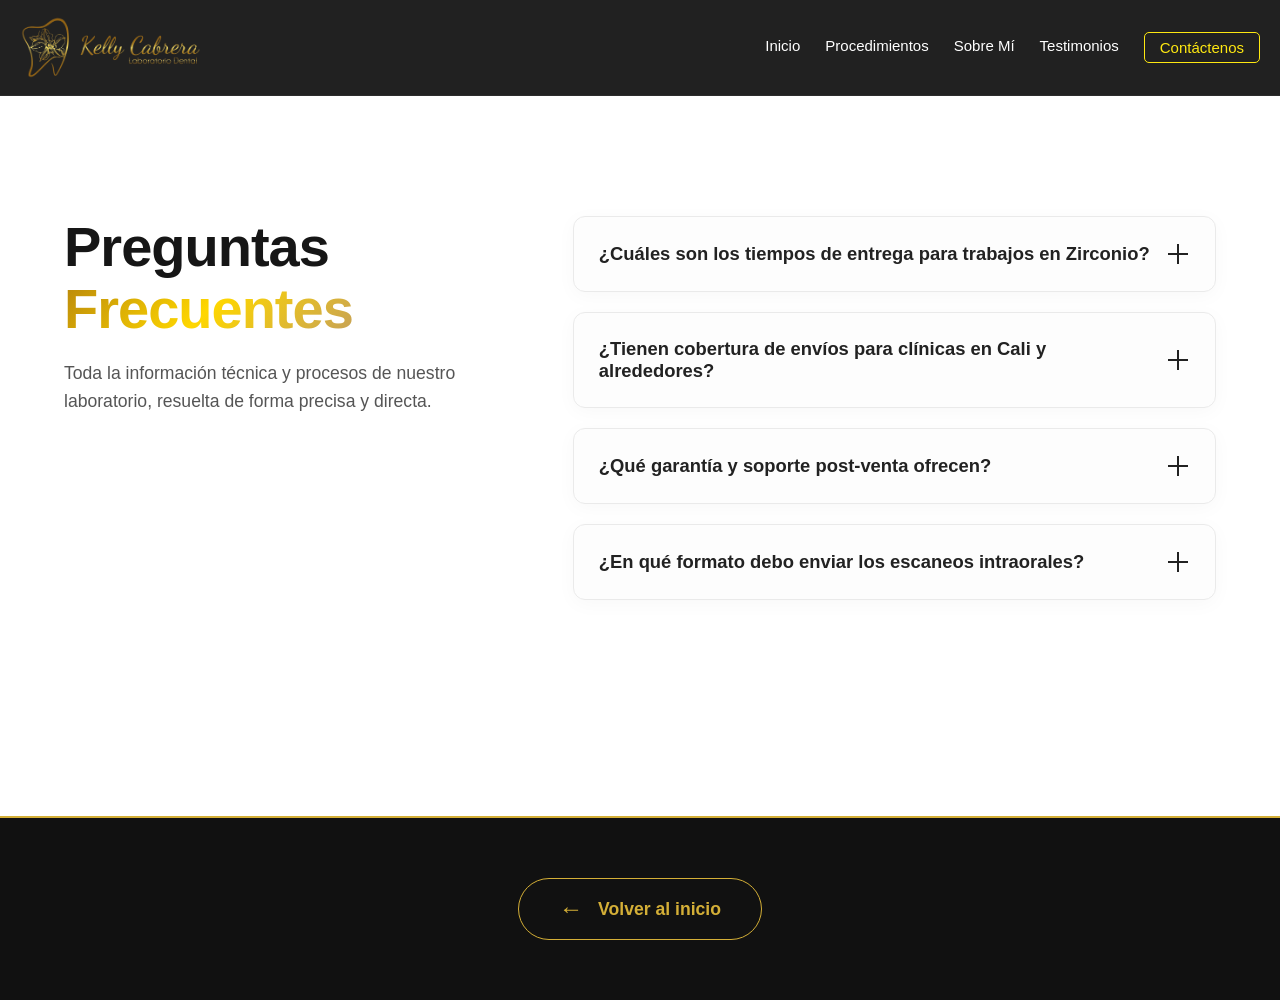
==== preguntas.html @ 883812fe "Finalizando" ====
<!DOCTYPE html>
<html lang="es">
<head>
    <meta charset="UTF-8">
    <meta name="viewport" content="width=device-width, initial-scale=1.0">
    <title>Centro de Ayuda | Lab. Kelly Cabrera</title>
    <!-- Tu hoja de estilos principal (para mantener la navbar) -->
    <link rel="stylesheet" href="style.css">
    
    <style>
        /* =========================================
           MODO CLARO (ALTA TECNOLOGÍA) PARA FAQ
           ========================================= */
        .faq-page-light {
            background-color: #ffffff; /* Fondo blanco crudo */
            color: #1a1a1a;
            padding: 120px 5% 80px;
            min-height: 80vh;
            /* Animación de entrada para toda la sección */
            animation: fadeIn 1s cubic-bezier(0.4, 0, 0.2, 1);
        }

        .faq-grid-container {
            display: grid;
            grid-template-columns: 1fr;
            gap: 50px;
            max-width: 1200px;
            margin: auto;
        }

        .faq-header-column .ultra-title {
            color: #161616; /* Título oscuro */
            font-size: 3.5rem;
            line-height: 1.1;
            margin-bottom: 20px;
        }

        .faq-header-column .gradient-text {
            color: #d4af37; /* Tu dorado inconfundible */
        }

        .faq-subtitle {
            color: #555555;
            font-size: 1.1rem;
            line-height: 1.6;
        }

        /* --- TARJETAS INTERACTIVAS (ANIMADAS) --- */
        .faq-accordion-column {
            display: flex;
            flex-direction: column;
            gap: 20px;
        }

        .faq-item-card {
            background: #fdfdfd;
            border: 1px solid #eaeaea;
            border-radius: 12px;
            padding: 5px 25px;
            box-shadow: 0 4px 20px rgba(0, 0, 0, 0.03);
            transition: all 0.4s cubic-bezier(0.25, 0.8, 0.25, 1);
            position: relative;
            overflow: hidden;
        }

        /* Efecto flotante al pasar el mouse (Estilo Tech) */
        .faq-item-card:hover {
            transform: translateY(-5px);
            box-shadow: 0 10px 30px rgba(212, 175, 55, 0.15);
            border-color: rgba(212, 175, 55, 0.5);
        }

        /* Línea lateral dorada que aparece en hover */
        .faq-item-card::before {
            content: '';
            position: absolute;
            left: 0;
            top: 0;
            height: 100%;
            width: 4px;
            background: #d4af37;
            transform: scaleY(0);
            transition: transform 0.4s ease;
            transform-origin: bottom;
        }

        .faq-item-card:hover::before,
        .faq-item-card.active-card::before {
            transform: scaleY(1);
        }

        .faq-question-btn {
            width: 100%;
            background: none;
            border: none;
            color: #222;
            font-size: 1.15rem;
            font-weight: 600;
            text-align: left;
            padding: 20px 0;
            cursor: pointer;
            display: flex;
            justify-content: space-between;
            align-items: center;
            transition: color 0.3s ease;
        }

        .faq-question-btn:hover,
        .faq-item-card.active-card .faq-question-btn {
            color: #d4af37;
        }

        /* Icono + y - Animado */
        .icon-cross {
            position: relative;
            width: 24px;
            height: 24px;
        }
        .icon-cross::before, .icon-cross::after {
            content: ''; position: absolute; background-color: #222; transition: all 0.4s ease;
        }
        .icon-cross::before { top: 11px; left: 2px; width: 20px; height: 2px; }
        .icon-cross::after { top: 2px; left: 11px; width: 2px; height: 20px; }
        
        .faq-item-card:hover .icon-cross::before,
        .faq-item-card:hover .icon-cross::after {
            background-color: #d4af37;
        }
        
        .faq-item-card.active-card .icon-cross::after {
            transform: rotate(90deg);
            opacity: 0;
        }

        .faq-answer-content {
            max-height: 0;
            opacity: 0;
            overflow: hidden;
            transition: all 0.5s cubic-bezier(0.4, 0, 0.2, 1);
        }

        .faq-answer-content p {
            color: #666;
            line-height: 1.7;
            padding-bottom: 25px;
            margin: 0;
        }

        /* --- FOOTER CREATIVO (MINIMALISTA Y CENTRADO) --- */
        .minimal-return-footer {
            background-color: #111; /* Regresa al tema oscuro para cerrar la página */
            padding: 60px 20px;
            display: flex;
            justify-content: center;
            align-items: center;
            border-top: 2px solid #d4af37;
        }

        .creative-return-btn {
            display: inline-flex;
            align-items: center;
            gap: 15px;
            background: transparent;
            color: #d4af37;
            font-size: 1.1rem;
            font-weight: 600;
            text-decoration: none;
            padding: 16px 40px;
            border: 1px solid #d4af37;
            border-radius: 50px;
            position: relative;
            overflow: hidden;
            z-index: 1;
            transition: color 0.4s ease;
        }

        /* Efecto de llenado estilo terminal/hacker fluido */
        .creative-return-btn::before {
            content: '';
            position: absolute;
            top: 0;
            left: 0;
            width: 0%;
            height: 100%;
            background: #d4af37;
            z-index: -1;
            transition: width 0.4s cubic-bezier(0.25, 0.8, 0.25, 1);
        }

        .creative-return-btn:hover {
            color: #111;
        }

        .creative-return-btn:hover::before {
            width: 100%;
        }

        .return-arrow {
            font-size: 1.5rem;
            transition: transform 0.4s ease;
        }

        .creative-return-btn:hover .return-arrow {
            transform: translateX(-8px); /* La flecha se mueve indicando "atrás" */
        }

        /* Responsive */
        @media (min-width: 1024px) {
            .faq-grid-container { grid-template-columns: 1fr 1.5fr; gap: 80px; align-items: start; }
            .faq-header-column { position: sticky; top: 120px; }
        }

        /* Animación de carga */
        @keyframes fadeIn {
            from { opacity: 0; transform: translateY(20px); }
            to { opacity: 1; transform: translateY(0); }
        }
    </style>
</head>
<body>

    <!-- =========================================
         NAVBAR (Exactamente igual a tu index)
         ========================================= -->
    <header class="main-header">
        <a href="index.html#inicio" class="logo-creative">
            <img src="img/Navbar-removebg-preview.png" alt="Logo Kelly Cabrera" class="logo-img">
        </a>
        <nav class="nav-menu" id="nav-menu">
            <a href="index.html#inicio">Inicio</a>
            <a href="index.html#procedimientos">Procedimientos</a>
            <a href="index.html#sobre-mi">Sobre Mí</a> 
            <a href="index.html#testimonios">Testimonios</a>
            <a href="https://wa.me/573027084024" class="btn-nav">Contáctenos</a>
        </nav>
    </header>

    <!-- =========================================
         SECCIÓN FAQ (Modo Claro & Animado)
         ========================================= -->
    <main class="faq-page-light">
        <section class="creative-faq-section">
            <div class="faq-grid-container">
                
                <!-- Columna Izquierda: Título -->
                <div class="faq-header-column">
                    <h1 class="ultra-title">
                        Preguntas <br>
                        <span class="gradient-text">Frecuentes</span>
                    </h1>
                    <p class="faq-subtitle">Toda la información técnica y procesos de nuestro laboratorio, resuelta de forma precisa y directa.</p>
                </div>

                <!-- Columna Derecha: Acordeón Animado -->
                <div class="faq-accordion-column">
                    
                    <!-- Pregunta 1 -->
                    <div class="faq-item-card">
                        <button class="faq-question-btn">
                            ¿Cuáles son los tiempos de entrega para trabajos en Zirconio?
                            <span class="icon-cross"></span>
                        </button>
                        <div class="faq-answer-content">
                            <p>Los tiempos de entrega estándar son de 3 a 5 días hábiles, dependiendo de la complejidad de la rehabilitación y la validación del diseño en CAD/CAM.</p>
                        </div>
                    </div>

                    <!-- Pregunta 2 -->
                    <div class="faq-item-card">
                        <button class="faq-question-btn">
                            ¿Tienen cobertura de envíos para clínicas en Cali y alrededores?
                            <span class="icon-cross"></span>
                        </button>
                        <div class="faq-answer-content">
                            <p>Sí, contamos con logística de recogida y entrega directa en la ciudad de Cali. Para zonas aledañas, coordinamos envíos seguros garantizando la integridad de las prótesis.</p>
                        </div>
                    </div>

                    <!-- Pregunta 3 -->
                    <div class="faq-item-card">
                        <button class="faq-question-btn">
                            ¿Qué garantía y soporte post-venta ofrecen?
                            <span class="icon-cross"></span>
                        </button>
                        <div class="faq-answer-content">
                            <p>Ofrecemos garantía total sobre defectos de fabricación o fallos en los materiales. Nuestro equipo de soporte acompaña cada caso para asegurar el ajuste perfecto en el paciente.</p>
                        </div>
                    </div>

                    <!-- Pregunta 4 -->
                    <div class="faq-item-card">
                        <button class="faq-question-btn">
                            ¿En qué formato debo enviar los escaneos intraorales?
                            <span class="icon-cross"></span>
                        </button>
                        <div class="faq-answer-content">
                            <p>Aceptamos archivos en formato .STL y .PLY. Puedes cargarlos directamente a nuestro portal o enviarlos a través de nuestro correo técnico especializado.</p>
                        </div>
                    </div>

                </div>
            </div>
        </section>
    </main>

    <!-- =========================================
         FOOTER CREATIVO (Solo botón de retorno)
         ========================================= -->
    <footer class="minimal-return-footer">
        <a href="index.html" class="creative-return-btn">
            <span class="return-arrow">←</span> 
            Volver al inicio
        </a>
    </footer>

    <!-- =========================================
         LÓGICA INTERACTIVA DEL ACORDEÓN
         ========================================= -->
    <script>
        document.addEventListener("DOMContentLoaded", () => {
            const faqCards = document.querySelectorAll(".faq-item-card");

            faqCards.forEach(card => {
                const btn = card.querySelector(".faq-question-btn");
                const answer = card.querySelector(".faq-answer-content");

                btn.addEventListener("click", () => {
                    // Cerrar las demás tarjetas
                    faqCards.forEach(otherCard => {
                        if (otherCard !== card && otherCard.classList.contains("active-card")) {
                            otherCard.classList.remove("active-card");
                            otherCard.querySelector(".faq-answer-content").style.maxHeight = 0;
                            otherCard.querySelector(".faq-answer-content").style.opacity = 0;
                        }
                    });

                    // Alternar la tarjeta actual
                    card.classList.toggle("active-card");

                    if (card.classList.contains("active-card")) {
                        answer.style.maxHeight = answer.scrollHeight + "px";
                        answer.style.opacity = 1;
                    } else {
                        answer.style.maxHeight = 0;
                        answer.style.opacity = 0;
                    }
                });
            });
        });
    </script>
</body>
</html>
---- style.css ----
@import url('https://fonts.googleapis.com/css2?family=Montserrat:wght@400;700&display=swap');
@import url('https://fonts.googleapis.com/css2?family=Playfair+Display:ital,wght@0,600;1,600&display=swap');

/* 2. VARIABLES Y RESET (Empieza limpio) */
:root {
    --dorado: #c5a059;
    --negro-fondo: #111111;
}

* { 
    margin: 0; 
    padding: 0; 
    box-sizing: border-box; 
}


#preloader {
    position: fixed;
    top: 0; left: 0; width: 100%; height: 100%;
    background-color: #ffffff; /* Fondo blanco */
    display: flex;
    justify-content: center;
    align-items: center;
    z-index: 99999;
    transition: opacity 1s ease; /* Transición más lenta y elegante */
}

.logo-loader {
    text-align: center;
    width: 200px;
}

.logo-loader img {
    width: 100%;
    margin-bottom: 20px;
    animation: pulse 2s infinite ease-in-out; /* El logo late suavemente */
}

/* Línea de carga dorada */
.line-loading {
    height: 2px;
    background: linear-gradient(to right, transparent, #D5A701, transparent);
    width: 100%;
    animation: loading-line 2s infinite;
}

@keyframes pulse { 0%, 100% { opacity: 0.6; } 50% { opacity: 1; } }
@keyframes loading-line { 0% { transform: scaleX(0); } 100% { transform: scaleX(1); } }

/* ==========================================================================
   0. FUENTES, VARIABLES DE COLOR Y RESET BÁSICO
   ========================================================================== */

:root {
    --bg-light: #ffffff;         
    --bg-subtle-cream: #FEFEE8;  
    --bg-top-bar: #121212;       
    --bg-navbar: #212121;        
    --gold-bright: #FEE811;      
    --gold-primary: #EDCD05;     
    --gold-solid: #D5A701;       
    --text-dark: #212121;        
    --text-muted: #555555;       
    --font-main: 'Segoe UI', Tahoma, Geneva, Verdana, sans-serif;
}

* { 
    margin: 0; 
    padding: 0; 
    box-sizing: border-box; 
}

body { 
    font-family: var(--font-main); 
    background-color: var(--bg-light); 
    color: var(--text-dark); 
    overflow-x: hidden; 
}


/* ==========================================================================
   1. BARRA SUPERIOR (TOP BAR E IDIOMAS)
   ========================================================================== */
.top-bar { 
    background-color: var(--bg-top-bar); 
    display: flex; 
    justify-content: center; 
    align-items: center; 
    padding: 6px 15px; 
}

.lang-switcher { 
    display: flex; 
    align-items: center; 
    gap: 5px; 
}

.lang-btn { 
    background: none; 
    border: none; 
    color: rgba(255, 255, 255, 0.5); 
    font-size: 12px; 
    font-weight: bold; 
    cursor: pointer; 
    padding: 4px 8px; 
    transition: color 0.2s; 
}

.lang-btn:hover { color: #ffffff; }

.lang-btn.active { 
    color: var(--gold-bright); 
    text-shadow: 0 0 8px rgba(254, 232, 17, 0.4); 
}

.lang-divider { 
    color: rgba(255, 255, 255, 0.2); 
    font-size: 12px; 
}


/* ==========================================================================
   2. NAVEGACIÓN PRINCIPAL Y LOGO CREATIVO (HEADER)
   ========================================================================== */

   /* Ajuste del contenedor del logo */
.logo-creative {
    display: flex;
    align-items: center;
    text-decoration: none;
    height: 100%; /* Para que ocupe el alto del header */
}

/* Ajuste específico de la imagen */
.logo-img {
    height: 65px; /* Ajusta este valor al tamaño que quieras */
    width: auto;  /* Mantiene la proporción original */
    display: block;
    transition: transform 0.3s ease; /* Un toque de suavidad */
}

/* Efecto sutil al pasar el mouse por el logo */
.logo-img:hover {
    transform: scale(1.05);
}

.main-header { 
    background-color: var(--bg-navbar); 
    display: flex; 
    justify-content: space-between; 
    align-items: center; 
    padding: 15px 20px; 
    border-bottom: 1px solid rgba(255, 255, 255, 0.05); 
    position: sticky; 
    top: 0;
    z-index: 1000; 
}

/* --- LOGO TIPOGRÁFICO CON EFECTO DORADO --- */
.logo-creative {
    display: flex;
    flex-direction: column;
    justify-content: center;
    text-decoration: none;
    line-height: 1;
    transition: transform 0.3s ease;
}

.logo-creative:hover {
    transform: scale(1.03);
}

.brand-name {
    font-family: 'Playfair Display', serif;
    font-size: 26px;
    font-style: italic;
    font-weight: 600;
    margin-bottom: 2px;
    
    /* Gradiente dorado con brillo en el centro */
    background: linear-gradient(to right, var(--gold-solid) 0%, var(--gold-bright) 40%, #FFFDEA 50%, var(--gold-primary) 60%, var(--gold-solid) 100%);
    background-size: 200% auto;
    -webkit-background-clip: text;
    -webkit-text-fill-color: transparent;
    background-clip: text; /* Estandarización */
    
    /* Animación infinita de brillo */
    animation: shine 5s linear infinite;
}

.brand-tagline {
    font-family: var(--font-main);
    font-size: 8.5px;
    color: #ffffff;
    letter-spacing: 3.5px;
    text-transform: uppercase;
    font-weight: 500;
    margin-left: 2px;
    opacity: 0.75;
}

/* Animación Keyframes para el brillo del logo */
@keyframes shine {
    to {
        background-position: 200% center;
    }
}

/* Estilo base del botón */
.menu-toggle {
    background: none;
    border: none;
    cursor: pointer;
    display: flex;
    flex-direction: column;
    justify-content: space-between;
    width: 30px;
    height: 20px;
    padding: 0;
}

.bar {
    display: block;
    width: 100%;
    height: 3px;
    background-color: #ffffff;
    transition: all 0.3s ease-in-out;
}

/* Animación cuando el menú está activo */
.menu-toggle.active .bar:nth-child(1) {
    transform: translateY(8px) rotate(45deg);
}

.menu-toggle.active .bar:nth-child(2) {
    opacity: 0;
}

.menu-toggle.active .bar:nth-child(3) {
    transform: translateY(-9px) rotate(-45deg);
}

.nav-menu { 
    display: none; 
    flex-direction: column; 
    background-color: var(--bg-navbar); 
    position: absolute; 
    top: 100%; 
    left: 0; 
    width: 100%; 
    padding: 20px; 
    gap: 20px; 
    box-shadow: 0 10px 15px rgba(0,0,0,0.3); 
}

.nav-menu.active { display: flex !important; }

.nav-menu a { 
    color: #ffffff; 
    text-decoration: none; 
    font-size: 16px; 
    font-weight: 500; 
    padding: 5px 0; 
    transition: color 0.2s; 
}

.nav-menu a:hover { color: var(--gold-bright); }

.nav-menu a.btn-nav { 
    color: var(--gold-navbar); 
    border: 1px solid var(--gold-bright); 
    padding: 10px; 
    border-radius: 5px; 
    text-align: center; 
    color: var(--gold-bright);
}
.nav-menu a.btn-nav:hover {
    background-color: var(--gold-bright);
    color: #000;
}


/* ==========================================================================
   3. HERO SECTION (PORTADA PRINCIPAL)
   ========================================================================== */
.hero { 
    /* La ruta correcta si la imagen está en la carpeta 'img' */
    background: linear-gradient(rgba(10, 10, 10, 0.65), rgba(10, 10, 10, 0.65)), 
                url('img/Fondo2.jpeg') center/cover no-repeat; 
    color: #ffffff; 
    padding: 80px 20px 100px 20px; 
    text-align: center; 
}

.hero-container { 
    display: flex; 
    flex-direction: column; 
    align-items: center; 
    max-width: 800px; 
    margin: 0 auto; 
}

.hero-content h1 { 
    font-size: 32px; 
    line-height: 1.3; 
    margin-bottom: 15px; 
    color: #ffffff; 
}

.hero-content .highlight { 
    color: var(--gold-bright); 
    text-shadow: 0 2px 10px rgba(254, 232, 17, 0.3); 
}

.hero-content p { 
    color: #FEFEE8; 
    font-size: 16px; 
    line-height: 1.6; 
    margin-bottom: 30px; 
}

.btn-cta { 
    display: inline-block; 
    background-color: var(--gold-bright); 
    color: #000000; 
    text-decoration: none; 
    font-weight: bold; 
    padding: 14px 28px; 
    border-radius: 8px; 
    font-size: 16px; 
    box-shadow: 0 4px 20px rgba(254, 232, 17, 0.4); 
    transition: transform 0.2s, background-color 0.2s; 
}

.btn-cta:hover { 
    background-color: var(--gold-primary); 
    transform: translateY(-2px); 
}


/* ==========================================================================
   4. BARRA DE ESTADÍSTICAS
   ========================================================================== */
.stats-bar-container { 
    padding: 0 20px; 
    margin-top: -35px; 
    margin-bottom: 40px; 
    position: relative; 
    z-index: 10; 
}

.stats-bar { 
    background-color: var(--bg-subtle-cream); 
    border: 1px solid rgba(213, 167, 1, 0.25); 
    border-radius: 16px; 
    padding: 20px 10px; 
    display: flex; 
    flex-direction: row; 
    justify-content: space-around; 
    align-items: center; 
    text-align: center; 
    box-shadow: 0 15px 35px rgba(0, 0, 0, 0.06); 
    max-width: 550px; 
    margin: 0 auto; 
}

.stat-item { flex: 1; padding: 5px; }

.stat-item h3 { 
    color: var(--gold-solid); 
    font-size: 26px; 
    font-weight: 800; 
    margin-bottom: 4px; 
    letter-spacing: -0.5px; 
}

.stat-item p { 
    color: var(--bg-navbar); 
    font-size: 11px; 
    font-weight: 700; 
    text-transform: uppercase; 
    letter-spacing: 0.5px; 
    line-height: 1.2; 
}

.stats-bar .divider { 
    width: 1px; 
    height: 40px; 
    background-color: rgba(213, 167, 1, 0.25); 
    margin: 0 5px; 
}


/* ==========================================================================
   5. SECCIÓN DE PROCEDIMIENTOS (GRID DE IMÁGENES)
   ========================================================================== */
.procedures-section {
    padding: 60px 20px;
    max-width: 1100px;
    margin: 0 auto;
}

.section-title {
    text-align: center;
    font-size: 28px;
    color: var(--bg-navbar);
    margin-bottom: 40px;
    position: relative;
    font-weight: 800;
}

.section-title::after {
    content: '';
    display: block;
    width: 60px;
    height: 4px;
    background-color: var(--gold-bright);
    margin: 12px auto 0;
    border-radius: 2px;
}

.procedures-grid {
    display: grid;
    grid-template-columns: repeat(auto-fit, minmax(280px, 1fr));
    gap: 20px;
}

.procedure-card {
    position: relative;
    height: 260px;
    border-radius: 12px; /* Esto redondea las esquinas nativamente */
    overflow: hidden;    /* Esto es lo que corta la imagen para que no se salga */
    box-shadow: 0 8px 20px rgba(0,0,0,0.1);
    cursor: pointer;
    /* Eliminamos el -webkit-mask-image por completo */
    /* Usamos la propiedad estándar de transformación para asegurar el corte */
    transform: translateZ(0); 
}

.procedure-card img {
    width: 100%;
    height: 100%;
    object-fit: cover;
    transition: transform 0.6s ease;
}

.procedure-card::after {
    content: '';
    position: absolute;
    top: 0; left: 0; right: 0; bottom: 0;
    background: linear-gradient(to top, rgba(18, 18, 18, 0.95) 0%, rgba(18, 18, 18, 0.3) 50%, transparent 100%);
    pointer-events: none;
}

.procedure-card:hover img {
    transform: scale(1.08);
}

.card-content {
    position: absolute;
    bottom: 20px;
    left: 20px;
    right: 20px;
    z-index: 2;
    color: #ffffff;
}

.card-content h4 {
    font-size: 20px;
    font-weight: 700;
    margin-bottom: 6px;
    line-height: 1.2;
}

.card-link {
    font-size: 12px;
    color: var(--gold-bright);
    text-transform: uppercase;
    font-weight: bold;
    letter-spacing: 0.5px;
}

/* ==========================================================================
   ANIMACIÓN DE SCROLL GLOBAL
   ========================================================================== */
.hidden-scroll {
    opacity: 0;
    transform: translateY(40px);
    transition: opacity 0.8s ease-out, transform 0.8s ease-out;
    will-change: opacity, transform;
}

.hidden-scroll.visible {
    opacity: 1;
    transform: translateY(0);
}


/* ==========================================================================
   MEDIA QUERIES (COMPUTADORAS Y PANTALLAS GRANDES)
   ========================================================================== */
@media (min-width: 768px) {
    .top-bar { justify-content: flex-end; padding-right: 40px; }
    
    .menu-toggle { display: none; }
    
    .nav-menu { 
        display: flex; 
        flex-direction: row; 
        position: static; 
        width: auto; 
        padding: 0; 
        gap: 0; 
        box-shadow: none; 
        background-color: transparent; 
    }
    
    .nav-menu a { 
        color: #ffffff; 
        margin-left: 25px; 
        font-size: 15px; 
    }
    
    .nav-menu a.btn-nav { padding: 6px 15px; }
    
    .brand-name { font-size: 32px; } /* Logo un poco más grande en PC */
    .brand-tagline { font-size: 10px; }
    
    .hero { padding: 120px 40px 140px 40px; }
    .hero-content h1 { font-size: 52px; }
    .hero-content p { font-size: 19px; max-width: 700px; margin: 0 auto 35px auto; }
    
    .stats-bar { max-width: 650px; padding: 25px 20px; }
    .stat-item h3 { font-size: 34px; }
    .stat-item p { font-size: 13px; }
    .stats-bar .divider { height: 50px; }
    
    .section-title { font-size: 36px; }
    .procedure-card { height: 300px; }
    .card-content h4 { font-size: 24px; }
}

/* Sección de Servicios: Fondo Blanco */
.services-section {
    padding: 80px 20px;
    background-color: #ffffff; /* Blanco */
    color: #212121; /* Texto oscuro */
}

/* Sección Sobre Mí: Fondo como la Navbar con Corte Diagonal */
.about-section-dark {
    padding: 120px 20px 80px; /* Aumentamos el espacio arriba para que el corte no tape el texto */
    background-color: var(--bg-navbar);
    color: #ffffff;
    
    /* LA MAGIA: Esto crea la inclinación */
    clip-path: polygon(0 5vw, 100% 0, 100% 100%, 0 100%);
    margin-top: -5vw; /* Hace que se superponga un poco a la sección de arriba */
    
    /* Para que el contenido quede centrado y no se rompa */
    position: relative;
    z-index: 10;
}

/* Aseguramos que los textos mantengan sus colores */
.about-section-dark h2, .about-section-dark h3 {
    color: #ffffff;
}

.about-section-dark p, .about-section-dark .feature-item {
    color: #cccccc;
}

/* Contenedor principal con posición relativa para el resplandor */
.about-section-dark {
    background-color: var(--bg-navbar); /* Tu color oscuro */
    padding: 100px 20px;
    position: relative;
    overflow: hidden;
}

/* EFECTO CREATIVO 1: Resplandor sutil en el fondo */
.bg-glow {
    position: absolute;
    width: 400px;
    height: 400px;
    background: radial-gradient(circle, rgba(212,175,55,0.15) 0%, rgba(33,33,33,0) 70%);
    top: 10%;
    left: -100px;
    border-radius: 50%;
    z-index: 0;
}

/* Arreglo de las columnas para Celular (1 columna) y PC (2 columnas) */
.about-container-creative {
    display: grid;
    grid-template-columns: 1fr; /* En celular, uno debajo del otro */
    gap: 60px;
    max-width: 1100px;
    margin: 0 auto;
    position: relative;
    z-index: 1;
}

/* PC: Cuando la pantalla es más grande, se ponen lado a lado */
@media (min-width: 768px) {
    .about-container-creative {
        grid-template-columns: 1fr 1fr;
    }
}

/* Estilos de la Imagen y el Marco */
.about-image-wrapper {
    max-width: 350px;
    margin: 0 auto; /* Centra la imagen en celular */
}

.image-box { position: relative; }

.profile-img { 
    width: 100%; 
    border-radius: 12px;
    display: block;
    position: relative;
    z-index: 2;
    box-shadow: 0 15px 30px rgba(0,0,0,0.5);
}

/* EFECTO CREATIVO 2: Marco dorado desfasado */
.accent-box {
    position: absolute;
    top: 20px; 
    right: -20px; /* Lo movemos hacia abajo y a la derecha */
    width: 100%; 
    height: 100%;
    border: 3px solid var(--gold-bright);
    border-radius: 12px;
    z-index: 1;
}

/* Textos */
.highlight-text {
    color: var(--gold-bright);
    text-transform: uppercase;
    letter-spacing: 4px;
    font-size: 0.85rem;
    font-weight: bold;
    display: block;
    margin-bottom: 15px;
}

.about-text-content h2 {
    text-wrap: balance;
    color: #ffffff;
    font-size: 2.8rem;
    line-height: 1.1;
    margin-bottom: 25px;
}

/* EFECTO CREATIVO 3: Texto degradado dorado para resaltar */
.text-gradient {
    justify-content: center;
    background: linear-gradient(45deg, var(--gold-bright), #fff2a8);
    -webkit-background-clip: text;
    background-clip: text; /* <- Esta es la línea que quita la advertencia */
    -webkit-text-fill-color: transparent;
    font-style: italic;
}

.about-text-content p {
    display: flex;
    flex-direction: column;
    justify-content: center;
    color: #cccccc;
    font-size: 1.1rem;
    line-height: 1.7;
    margin-bottom: 30px;
}

.check-list {
    list-style: none; /* Elimina los puntos por defecto */
    padding: 0;
    margin-top: 25px; /* Separa la lista del párrafo anterior */
}

.check-list li {
    position: relative;
    padding-left: 35px; /* Más espacio para que el ícono no toque el texto */
    margin-bottom: 20px; /* Crea aire entre cada punto */
    line-height: 1.6; /* Aumenta el interlineado para que no se vea denso */
    font-size: 1.05rem; /* Un pelín más grande para legibilidad */
    color: #e0e0e0; /* Un gris claro que descansa más la vista que el blanco puro */
}

/* Ajuste para el ícono de la estrella */
.check-list li::before {
    content: "✦"; /* O el ícono que uses */
    position: absolute;
    left: 0;
    color: #c5a059; /* El color dorado de tu marca */
    font-size: 1.2rem;
}

/* Estilos para el nuevo título superior */
.about-top-header {
    text-align: center;
    margin-bottom: 50px; /* Espacio para que no se pegue a la foto en celular */
    position: relative;
    z-index: 2;
}

.about-top-header .top-subtitle {
    color: var(--gold-bright);
    font-size: 0.85rem;
    letter-spacing: 5px;
    text-transform: uppercase;
    font-weight: 500;
    display: block;
    margin-bottom: 8px;
    opacity: 0.9;
}

.about-top-header .top-title {
    color: #ffffff;
    font-size: 2.4rem;
    font-weight: 700;
    margin: 0;
    letter-spacing: 1px;
}

/* Detalle melo: Una línea dorada sutil debajo de "¿Quién Soy?" */
.about-top-header .top-title::after {
    content: '';
    display: block;
    width: 60px;
    height: 2px;
    background: linear-gradient(90deg, transparent, var(--gold-bright), transparent);
    margin: 12px auto 0;
}

/* =========================================
   SECCIÓN TESTIMONIOS (Corte y Fondo)
========================================= */
.testimonials-section {
    background-color: #ffffff;
    padding: 120px 20px 80px;
    
    /* CORTE DIAGONAL: Sube hacia la derecha */
    /* Izquierda empieza a los 6vw (más bajo), Derecha termina en 0 (más alto) */
    clip-path: polygon(0 6vw, 100% 0, 100% 100%, 0 100%);
    margin-top: -6vw; /* Se monta sobre la sección oscura de Sobre Mí */
    
    position: relative;
    z-index: 10;
}

/* --- TÍTULOS Y CABECERA --- */
.testimo-header {
    text-align: center;
    margin-bottom: 60px;
    margin-top: 30px; /* Compensa visualmente el corte de arriba */
}

.testimo-subtitle {
    color: var(--gold-bright);
    text-transform: uppercase;
    letter-spacing: 3px;
    font-size: 0.85rem;
    font-weight: 700;
    display: block;
    margin-bottom: 10px;
}

.testimo-header h2 {
    color: #212121;
    font-size: 2.5rem;
    font-weight: 700;
    line-height: 1.2;
    margin-bottom: 20px;
}

.divider-gold {
    width: 60px; height: 3px;
    background: linear-gradient(90deg, transparent, var(--gold-bright), transparent);
    margin: 0 auto;
}

/* --- CONTENEDOR DESLIZABLE (SLIDER) --- */
.testimonials-slider {
    display: flex;
    gap: 40px; /* Mucho más espacio para que respiren las tarjetas */
    padding: 60px 20px 40px; /* Padding top vital para que la foto no se corte */
    overflow-x: auto;
    scroll-snap-type: x mandatory;
    scroll-behavior: smooth;
    
    /* Ocultar barra de scroll */
    -ms-overflow-style: none;
    scrollbar-width: none;
}
.testimonials-slider::-webkit-scrollbar { display: none; }

@media (min-width: 1024px) {
    .testimonials-slider { justify-content: center; overflow-x: hidden; }
}

/* --- DISEÑO CREATIVO DE LA TARJETA --- */
.testimonial-card {
    background: #ffffff;
    border: 1px solid #f0f0f0;
    border-radius: 20px;
    box-shadow: 0 10px 30px rgba(0,0,0,0.06);
    padding: 55px 30px 35px;
    position: relative;
    min-width: 310px;
    max-width: 360px;
    flex-shrink: 0;
    scroll-snap-align: center;
    transition: transform 0.3s ease, box-shadow 0.3s ease; /* Animación suave */
}

/* Efecto hover: Se levanta al pasar el ratón o el dedo */
.testimonial-card:hover {
    transform: translateY(-8px);
    box-shadow: 0 20px 40px rgba(0,0,0,0.12);
}

/* Detalle creativo: Marca de agua de comillas */
.quote-mark {
    position: absolute;
    top: 15px; right: 25px;
    font-size: 5rem;
    color: rgba(212, 175, 55, 0.1); /* Dorado muy transparente */
    font-family: 'Times New Roman', serif;
    line-height: 1;
    z-index: 0;
}

/* --- FOTO DE PERFIL (AVATAR) Y GOOGLE --- */
.avatar-wrapper {
    position: absolute;
    top: -45px; /* Mitad afuera, mitad adentro */
    left: 50%;
    transform: translateX(-50%);
    width: 90px; height: 90px;
    border-radius: 50%;
    background: #ffffff; /* Borde blanco grueso */
    box-shadow: 0 8px 20px rgba(0,0,0,0.1);
    padding: 5px; 
    z-index: 2;
}

.avatar-img {
    width: 100%; height: 100%;
    border-radius: 50%;
    object-fit: cover;
}

.google-badge {
    position: absolute;
    bottom: -2px; right: -2px;
    width: 32px; height: 32px;
    background: #ffffff;
    border-radius: 50%;
    display: flex; align-items: center; justify-content: center;
    box-shadow: 0 4px 10px rgba(0,0,0,0.15);
}

/* --- TEXTOS INTERNOS --- */
.testimo-content {
    text-align: center;
    position: relative;
    z-index: 1;
}

.paciente-name {
    font-size: 1.25rem;
    font-weight: 700;
    color: #212121;
    margin: 0 0 5px;
}

.review-meta {
    display: flex; justify-content: center; align-items: center;
    gap: 12px;
    margin-bottom: 20px;
}

.stars {
    color: #FABB05; /* Amarillo original de Google */
    font-size: 1.3rem;
    letter-spacing: 2px;
}

.paciente-date { font-size: 0.85rem; color: #888888; }

.testimo-text {
    font-size: 1.05rem;
    color: #555555;
    line-height: 1.6;
    font-style: italic;
}

/* --- ANIMACIÓN PARA EL MENSAJE "DESLIZA" --- */
.swipe-indicator {
    text-align: center;
    margin-top: 10px;
    padding-bottom: 30px;
    color: #aaaaaa;
    font-size: 0.95rem;
    font-weight: 500;
    animation: pulseSwipe 2s infinite;
}

@media (min-width: 1024px) { .swipe-indicator { display: none; } }

@keyframes pulseSwipe {
    0%, 100% { opacity: 0.6; transform: translateX(0); }
    50% { opacity: 1; transform: translateX(8px); }
}

/* =========================================
   ESTILOS DE LA SECCIÓN DE UBICACIÓN
   ========================================= */

/* --- Contenedor Principal y Corte Inclinado --- */
.location-section {
    background-color: #111111;
    color: #ffffff;
    clip-path: polygon(0 5vw, 100% 0, 100% 100%, 0 100%);
    padding: calc(5vw + 80px) 20px 80px 20px; 
    margin-top: -2px; /* Elimina márgenes blancos indeseados */
}

.location-container {
    max-width: 1100px;
    margin: 0 auto;
    display: grid;
    grid-template-columns: 1fr 1fr;
    gap: 60px;
    align-items: center;
}

/* --- Título y Separador Premium --- */
.premium-title-wrapper {
    margin-bottom: 25px;
    display: flex;
    flex-direction: column;
    align-items: flex-start;
}

/* Corrección de color para que el gradiente se vea perfectamente */
.location-content .premium-text {
    font-size: 3.2rem;
    text-transform: uppercase;
    letter-spacing: 3px;
    background: linear-gradient(to right, #b8860b, #ffd700, #c5a059);
    -webkit-background-clip: text;
    background-clip: text;
    -webkit-text-fill-color: transparent; /* <- ESTA ES LA CLAVE */
    color: transparent; 
    margin-bottom: 15px;
    margin-top: 0;
    font-weight: 800;
}

.elegant-separator {
    display: flex;
    align-items: center;
    gap: 15px;
}

.elegant-separator .line {
    width: 60px;
    height: 2px;
    background: linear-gradient(to right, transparent, #c5a059, transparent);
}

.elegant-separator .diamond {
    width: 8px;
    height: 8px;
    background-color: #c5a059;
    transform: rotate(45deg);
    box-shadow: 0 0 10px rgba(197, 160, 89, 0.6);
}

/* --- Textos de Información --- */
.location-content .section-subtitle {
    font-size: 1.1rem;
    color: #aaaaaa;
    margin-bottom: 40px;
    line-height: 1.5;
}

.info-group h4 {
    font-size: 1rem;
    color: #ffffff;
    margin-bottom: 5px;
    text-transform: uppercase;
    letter-spacing: 2px;
    opacity: 0.8;
    display: flex;
    align-items: center;
}

.info-group p {
    color: #dddddd;
    line-height: 1.6;
    font-size: 1.1rem;
    margin-top: 5px;
}

/* --- Animaciones e Interactividad --- */

/* 1. Punto dorado palpitante */
.live-dot {
    display: inline-block;
    width: 10px;
    height: 10px;
    background-color: #c5a059;
    border-radius: 50%;
    margin-right: 10px;
    box-shadow: 0 0 0 0 rgba(197, 160, 89, 0.7);
    animation: pulse-dot 2s infinite cubic-bezier(0.66, 0, 0, 1);
}

@keyframes pulse-dot {
    to { box-shadow: 0 0 0 15px rgba(197, 160, 89, 0); }
}

/* 2. Cajas de texto con Hover */
.info-animated {
    padding: 15px 20px;
    margin-left: -20px;
    margin-bottom: 20px;
    border-radius: 8px;
    border-left: 3px solid transparent;
    transition: all 0.4s ease;
}

.info-animated:hover {
    background-color: rgba(255, 255, 255, 0.03);
    border-left: 3px solid #c5a059;
    transform: translateX(10px);
}

/* 3. Botón que "respira" */
.premium-btn {
    display: inline-block;
    padding: 12px 35px;
    background-color: transparent;
    color: #c5a059;
    border: 1px solid #c5a059;
    border-radius: 50px;
    text-decoration: none;
    font-weight: bold;
    text-transform: uppercase;
    letter-spacing: 1px;
    transition: all 0.3s ease;
    margin-top: 10px;
}

.animated-btn {
    position: relative;
    animation: breathe 3s ease-in-out infinite;
}

@keyframes breathe {
    0%, 100% { box-shadow: 0 0 0 0 rgba(197, 160, 89, 0.2); transform: translateY(0); }
    50% { box-shadow: 0 8px 20px 0 rgba(197, 160, 89, 0.3); transform: translateY(-3px); }
}

.animated-btn:hover {
    animation: none;
    background-color: #c5a059;
    color: #111111;
    transform: translateY(-2px);
    box-shadow: 0 5px 15px rgba(197, 160, 89, 0.5);
}

/* --- Mapa con Filtro Oscuro --- */
.location-map {
    width: 100%;
    height: 450px;
    border-radius: 20px;
    overflow: hidden;
    box-shadow: 0 10px 30px rgba(0, 0, 0, 0.8);
    border: 1px solid rgba(197, 160, 89, 0.15); 
}

.location-map iframe {
    filter: grayscale(100%) invert(92%) contrast(83%);
    transition: filter 0.5s ease;
}

.location-map:hover iframe {
    filter: grayscale(0%) invert(0%) contrast(100%);
}

/* --- Responsive (Celulares y Tablets pequeñas) --- */
@media (max-width: 850px) {
    
    /* ESTA ES LA PARTE NUEVA PARA ENCOGER EL TÍTULO */
    .location-content .premium-text {
        font-size: 2rem; /* Lo bajamos de 3.2rem a 2rem */
        letter-spacing: 1px; /* Reducimos un poco el espacio entre letras */
        text-align: center; /* Para que quede bien centradito */
    }

    /* ... aquí debajo van las otras reglas que ya tenías en el @media ... */
    
    .location-container {
        grid-template-columns: 1fr;
        gap: 40px;
    }
    
    .location-map {
        height: 350px;
    }
    
    .location-content {
        display: flex;
        flex-direction: column;
        align-items: center;
        text-align: center;
    }
    
    .premium-title-wrapper {
        align-items: center;
    }
    
    .info-animated {
        margin-left: 0;
        padding: 15px;
        display: flex;
        flex-direction: column;
        align-items: center;
    }
    
    .info-animated:hover {
        transform: translateY(-5px);
        border-left: none;
        border-bottom: 3px solid #c5a059;
    }
}

/* =========================================
   ESTILOS DEL FOOTER PREMIUM
   ========================================= */

.premium-footer {
    background-color: #222222; /* Un gris muy oscuro, casi negro, más elegante que el negro puro */
    color: #ffffff;
    position: relative;
    font-family: inherit;
}

/* La línea superior dorada (Usando el gradiente para más estilo) */
.footer-top-line {
    width: 100%;
    height: 5px;
    background: linear-gradient(to right, #b8860b, #ffd700, #c5a059);
}

.footer-container {
    max-width: 1200px;
    margin: 0 auto;
    padding: 70px 20px 40px 20px;
    display: grid;
    grid-template-columns: 1.2fr 1fr 1fr; /* Columna 1 ligeramente más ancha */
    gap: 40px;
}

/* --- Tipografía del Footer --- */
.footer-heading {
    font-size: 1.1rem;
    font-weight: 700;
    margin-bottom: 20px;
    letter-spacing: 1px;
}

.white-text {
    color: #ffffff;
}

.gold-text {
    color: #c5a059; /* El dorado de tu web */
}

.footer-text {
    color: #cccccc;
    font-size: 0.95rem;
    line-height: 1.8;
    margin-bottom: 10px;
}

.mt-20 {
    margin-top: 25px; /* Utilidad para separar bloques */
}

/* --- Enlaces de las Columnas 2 y 3 --- */
.footer-links {
    list-style: none;
    padding: 0;
    margin: 0;
}

.footer-links li {
    margin-bottom: 15px;
}

.footer-links a {
    color: #cccccc;
    text-decoration: none;
    font-size: 0.95rem;
    transition: all 0.3s ease;
    display: inline-block;
}

/* Hover creativo: el texto se ilumina y se mueve un poco a la derecha */
.footer-links a:hover {
    color: #c5a059;
    transform: translateX(8px);
}

/* --- Redes Sociales --- */
.footer-socials {
    display: flex;
    gap: 15px;
    margin-top: 25px;
}

.social-icon {
    display: flex;
    align-items: center;
    justify-content: center;
    width: 40px;
    height: 40px;
    border-radius: 50%;
    border: 1px solid #c5a059;
    color: #c5a059;
    transition: all 0.3s ease;
}

.social-icon svg {
    width: 20px;
    height: 20px;
}

/* Al pasar el mouse, el ícono se rellena de dorado */
.social-icon:hover {
    background-color: #c5a059;
    color: #222222;
    transform: translateY(-3px);
    box-shadow: 0 5px 15px rgba(197, 160, 89, 0.4);
}

/* --- Sello de Tecnología (Inspirado en el logo Addi) --- */
.relative-col {
    position: relative;
}

.footer-badge {
    margin-top: 40px;
    text-align: left;
}

.badge-text {
    display: block;
    font-size: 0.85rem;
    color: #aaaaaa;
    margin-bottom: 5px;
}

.badge-logo {
    font-size: 2.5rem;
    font-weight: 900;
    color: #ffffff;
    letter-spacing: -1px;
    line-height: 1;
}

/* --- Copyright Inferior --- */
.footer-copyright {
    text-align: center;
    padding: 20px;
    background-color: #1a1a1a;
    border-top: 1px solid rgba(255, 255, 255, 0.05);
}

.footer-copyright p {
    color: #777777;
    font-size: 0.85rem;
    margin: 0;
}

/* =========================================
   RESPONSIVE FOOTER (MÓVILES)
   ========================================= */
@media (max-width: 850px) {
    .footer-container {
        grid-template-columns: 1fr; /* Todo en una sola columna */
        gap: 50px;
    }
    
    .footer-badge {
        text-align: center;
        margin-top: 30px;
        padding-top: 30px;
        border-top: 1px solid rgba(197, 160, 89, 0.2);
    }
}

/* =========================================
   SECCIÓN: CASOS CLÍNICOS (SLIDER Y ENCABEZADO)
   ========================================= */

.clinical-cases-slider-section {
    padding: 80px 20px;
    background-color: #ffffff; /* Fondo totalmente blanco */
    overflow: hidden; /* Evita scroll horizontal en toda la página */
}

.section-container {
    max-width: 1200px;
    margin: 0 auto;
}

/* --- 1. ENCABEZADO ULTRA PREMIUM --- */
.creative-header {
    text-align: center;
    max-width: 800px;
    margin: 0 auto 50px auto; 
    padding: 0 20px;
}

.header-badge-wrapper {
    display: flex;
    align-items: center;
    justify-content: center;
    gap: 12px;
    margin-bottom: 20px;
}

.header-badge {
    text-transform: uppercase;
    font-size: 0.85rem;
    font-weight: 800;
    letter-spacing: 4px;
    color: #c5a059;
}

.gold-pulse-dot {
    width: 6px;
    height: 6px;
    background-color: #c5a059;
    border-radius: 50%;
    animation: pulse 2s infinite;
}

@keyframes pulse {
    0% { box-shadow: 0 0 0 0 rgba(197, 160, 89, 0.7); }
    70% { box-shadow: 0 0 0 10px rgba(197, 160, 89, 0); }
    100% { box-shadow: 0 0 0 0 rgba(197, 160, 89, 0); }
}

.ultra-title {
    font-size: 3.5rem; 
    font-weight: 900;
    color: #111111; 
    line-height: 1.1;
    margin-bottom: 25px;
    letter-spacing: -1px;
}

.gradient-text {
    background: linear-gradient(135deg, #b8860b 0%, #ffd700 50%, #c5a059 100%);
    -webkit-background-clip: text;
    background-clip: text; /* Esta es la línea que falta */
    -webkit-text-fill-color: transparent;
    display: inline-block;
}

.ultra-subtitle {
    font-size: 1.1rem;
    color: #555555;
    line-height: 1.7;
    margin: 0 auto;
    max-width: 650px; 
}

/* --- 2. EL CONTENEDOR DEL SLIDER --- */
.cases-slider {
    display: flex;
    gap: 25px;
    padding-bottom: 30px; 
    overflow-x: auto;
    scroll-snap-type: x mandatory;
    scroll-behavior: smooth;
    -ms-overflow-style: none; /* Oculta la barra en IE/Edge */
    scrollbar-width: none;    /* Oculta la barra en Firefox */
}
.cases-slider::-webkit-scrollbar {
    display: none; /* Oculta la barra en Chrome/Safari */
}

/* --- 3. LAS TARJETAS EN MODO CLARO --- */
.case-card-light {
    flex: 0 0 320px; 
    background-color: #ffffff;
    border-radius: 15px;
    overflow: hidden;
    scroll-snap-align: center; 
    box-shadow: 0 10px 25px rgba(0, 0, 0, 0.08); 
    border: 1px solid rgba(197, 160, 89, 0.3);
    transition: transform 0.4s ease, box-shadow 0.4s ease;
}

.case-card-light:hover {
    transform: translateY(-8px);
    box-shadow: 0 15px 35px rgba(197, 160, 89, 0.2);
}

.case-image-wrapper {
    width: 100%;
    height: 240px; 
    overflow: hidden;
}

.case-image-wrapper img {
    width: 100%;
    height: 100%;
    object-fit: cover;
    transition: transform 0.6s ease;
}

.case-card-light:hover .case-image-wrapper img {
    transform: scale(1.08); 
}

.case-content-light {
    padding: 25px;
    text-align: left;
}

.case-title-dark {
    color: #c5a059; 
    font-size: 1.25rem;
    margin-bottom: 10px;
    font-weight: 700;
}

.case-desc-dark {
    color: #444444; 
    font-size: 0.95rem;
    line-height: 1.6;
}

/* --- 4. RESPONSIVO (MÓVILES) --- */
@media (max-width: 768px) {
    .ultra-title {
        font-size: 2.3rem; 
    }
    
    .ultra-subtitle {
        font-size: 1rem;
    }

    .case-card-light {
        flex: 0 0 280px; 
    }
}

/* =========================================
   ESTILOS DEL MODAL (IMAGEN EXPANDIDA)
   ========================================= */

.modal {
    display: none; 
    position: fixed; 
    z-index: 9999; 
    left: 0;
    top: 0;
    width: 100%;
    height: 100%;
    background-color: rgba(0, 0, 0, 0.9); /* Fondo negro muy oscuro */
    backdrop-filter: blur(8px); /* Efecto cristal */
    justify-content: center;
    align-items: center;
    cursor: pointer;
}

.modal-content {
    max-width: 90%;
    max-height: 80%;
    border-radius: 8px;
    box-shadow: 0 0 30px rgba(197, 160, 89, 0.3);
    animation: zoom 0.3s;
}

@keyframes zoom {
    from {transform: scale(0.7)} 
    to {transform: scale(1)}
}

.close-modal {
    position: absolute;
    top: 20px;
    right: 35px;
    color: #c5a059;
    font-size: 40px;
    font-weight: bold;
    transition: 0.3s;
}

.close-modal:hover {
    color: #ffffff;
    transform: rotate(90deg);
}

/* Cursor para avisar que es clickeable */
.case-card-light {
    cursor: pointer;
}

/* =========================================
   AVISO DE DESLIZAMIENTO
   ========================================= */
.scroll-hint {
    display: flex;
    flex-direction: column;
    align-items: center;
    gap: 8px;
    margin-bottom: 20px;
    opacity: 0.7;
    transition: opacity 0.3s ease;
}

.scroll-text {
    font-size: 0.8rem;
    text-transform: uppercase;
    letter-spacing: 2px;
    color: #888;
}

.scroll-icon {
    width: 40px;
    height: 4px;
    background: rgba(197, 160, 89, 0.2);
    border-radius: 2px;
    overflow: hidden;
    position: relative;
}

.scroll-bar {
    width: 50%;
    height: 100%;
    background: #c5a059;
    border-radius: 2px;
    animation: slide-indicator 2s infinite ease-in-out;
}

@keyframes slide-indicator {
    0% { transform: translateX(-100%); }
    50% { transform: translateX(100%); }
    100% { transform: translateX(-100%); }
}

/* Opcional: que desaparezca cuando el usuario empiece a interactuar */
.cases-slider:active ~ .scroll-hint {
    opacity: 0;
}

/* Ocultar en escritorio si prefieres, ya que ahí hay scrollbar o mouse */
@media (min-width: 769px) {
    .scroll-hint {
        display: none;
    }
}

/* =========================================
   ESTILOS DEL VIDEO (FORMATO VERTICAL PREMIUM)
   ========================================= */

.creative-video-wrapper.vertical-format {
    width: 100%;
    max-width: 360px; /* Ancho ideal simulando un celular */
    aspect-ratio: 9 / 16; /* Fuerza el formato vertical perfecto */
    margin: 60px auto 40px auto; 
    border-radius: 30px; /* Bordes bien redondeados tipo iPhone */
    overflow: hidden;
    position: relative;
    cursor: pointer;
    box-shadow: 0 20px 50px rgba(0, 0, 0, 0.15); /* Sombra elegante */
    border: 1px solid rgba(197, 160, 89, 0.4); /* Borde dorado */
    transition: transform 0.5s cubic-bezier(0.175, 0.885, 0.32, 1.275), box-shadow 0.4s ease;
}

.creative-video-wrapper.vertical-format:hover {
    transform: translateY(-10px) scale(1.02);
    box-shadow: 0 30px 60px rgba(197, 160, 89, 0.3);
}

.video-cover {
    width: 100%;
    height: 100%;
    object-fit: cover;
    display: block;
    transition: transform 0.8s ease;
}

.creative-video-wrapper.vertical-format:hover .video-cover {
    transform: scale(1.08); /* Zoom in lento a la foto de Kelly */
}

/* Degradado elegante de oscuro abajo a transparente arriba */
.video-overlay {
    position: absolute;
    top: 0; left: 0; width: 100%; height: 100%;
    background: linear-gradient(to top, rgba(17, 17, 17, 0.95) 0%, rgba(17, 17, 17, 0.3) 50%, rgba(17, 17, 17, 0.1) 100%);
    display: flex;
    flex-direction: column;
    justify-content: flex-end; /* Manda el contenido hacia abajo */
    align-items: center;
    padding-bottom: 50px; /* Espacio desde abajo */
    transition: background 0.4s ease;
}

.creative-video-wrapper.vertical-format:hover .video-overlay {
    background: linear-gradient(to top, rgba(17, 17, 17, 0.95) 0%, rgba(197, 160, 89, 0.4) 50%, rgba(17, 17, 17, 0.2) 100%);
}

/* Agrupador de textos y botón */
.video-content {
    display: flex;
    flex-direction: column;
    align-items: center;
    gap: 15px;
    z-index: 2;
}

/* Textos bajo el play */
.video-action-text {
    color: #ffffff;
    font-size: 1.4rem;
    font-weight: 800;
    letter-spacing: 1px;
    margin: 0;
    text-shadow: 0 2px 10px rgba(0,0,0,0.5);
    transform: translateY(15px);
    opacity: 0.9;
    transition: transform 0.4s ease, opacity 0.4s ease;
}

.video-sub-text {
    color: #c5a059;
    font-size: 0.9rem;
    text-transform: uppercase;
    letter-spacing: 3px;
    font-weight: 600;
    opacity: 0;
    transform: translateY(20px);
    transition: all 0.4s ease;
}

.creative-video-wrapper.vertical-format:hover .video-action-text {
    transform: translateY(0);
}

.creative-video-wrapper.vertical-format:hover .video-sub-text {
    opacity: 1;
    transform: translateY(0);
}

/* Botón de Play Elegante */
.play-button {
    width: 75px;
    height: 75px;
    background: rgba(197, 160, 89, 0.85);
    backdrop-filter: blur(10px);
    border-radius: 50%;
    display: flex;
    justify-content: center;
    align-items: center;
    position: relative;
    animation: pulse-play 2s infinite;
    box-shadow: 0 10px 20px rgba(0,0,0,0.3);
}

.play-triangle {
    width: 0;
    height: 0;
    border-top: 12px solid transparent;
    border-bottom: 12px solid transparent;
    border-left: 20px solid #ffffff; 
    margin-left: 5px; 
}

@keyframes pulse-play {
    0% { box-shadow: 0 0 0 0 rgba(197, 160, 89, 0.6); }
    70% { box-shadow: 0 0 0 25px rgba(197, 160, 89, 0); }
    100% { box-shadow: 0 0 0 0 rgba(197, 160, 89, 0); }
}

/* =========================================
   MODAL ESPECÍFICO PARA EL VIDEO (CORREGIDO)
   ========================================= */

.modal-video-container {
    width: 100%;
    /* Limitamos el ancho para PC, pero lo importante es la altura */
    max-width: 450px; 
    /* Limitamos la altura al 85% de la pantalla para que nunca se desborde */
    max-height: 85vh; 
    border-radius: 15px;
    overflow: hidden;
    box-shadow: 0 0 50px rgba(197, 160, 89, 0.3);
    animation: zoom 0.4s cubic-bezier(0.175, 0.885, 0.32, 1.275);
    display: flex;
    justify-content: center;
    background-color: #000;
}

.modal-video-container video {
    width: 100%;
    height: 100%;
    max-height: 85vh; /* El video respeta el límite de la pantalla */
    object-fit: contain; /* Esto asegura que el video se vea COMPLETO sin recortes */
    border-radius: 15px;
    outline: none;
}

/* Botón "X" mejorado para que no se pierda */
.close-video-modal {
    position: absolute;
    top: 20px;
    right: 20px; /* Más pegado al borde en móviles */
    color: #ffffff;
    font-size: 35px;
    font-weight: bold;
    transition: 0.3s;
    cursor: pointer;
    z-index: 100000; /* Aseguramos que quede por encima de TODO */
    /* Le agregamos un fondito oscuro circular por si el video de fondo es blanco */
    background: rgba(0, 0, 0, 0.6);
    width: 45px;
    height: 45px;
    display: flex;
    align-items: center;
    justify-content: center;
    border-radius: 50%;
    backdrop-filter: blur(5px);
}

.close-video-modal:hover {
    background: rgba(197, 160, 89, 0.8); /* Se pone dorado al pasar el mouse */
    transform: scale(1.1);
}

/* Ajuste fino para celulares pequeños */
@media (max-width: 768px) {
    .modal-video-container {
        width: 90%; /* Deja un margen a los lados en móvil */
        max-height: 80vh; /* Da más espacio arriba y abajo */
    }
    .modal-video-container video {
        max-height: 80vh;
    }
    .close-video-modal {
        top: 15px;
        right: 15px;
        width: 40px;
        height: 40px;
        font-size: 30px;
    }
}

/* ==========================================================================
   SECCIÓN: NUESTROS SERVICIOS (VERSION COMPLETA Y ELEGANTE)
   ========================================================================== */

.services-section {
    padding: 80px 20px;
    background-color: #ffffff;
}

/* --- 1. ENCABEZADO ANIMADO Y APILADO --- */
.services-header {
    text-align: center;
    margin-bottom: 60px;
    animation: fadeInDown 1.2s ease-out;
}

.elegant-title {
    font-size: 3.5rem;
    font-weight: 800;
    color: #1a1a1a;
    margin: 0;
    padding-bottom: 15px; /* Espacio justo para el subrayado */
    position: relative;
    display: inline-block;
    /* Aplicamos el degradado dorado al texto */
    background: linear-gradient(135deg, #b8860b 0%, #ffd700 50%, #c5a059 100%);
    -webkit-background-clip: text;
    background-clip: text;
    -webkit-text-fill-color: transparent;
}

/* El toque creativo: Subrayado elegante */
.elegant-title::after {
    content: '';
    position: absolute;
    bottom: 0;
    left: 10%;
    width: 80%;
    height: 3px;
    background: #c5a059;
    border-radius: 2px;
}

.touch-subtitle {
    color: #888888;
    font-size: 0.85rem;
    letter-spacing: 4px;
    text-transform: uppercase;
    font-weight: 600;
    margin-top: 15px;
}

@keyframes fadeInDown {
    from { opacity: 0; transform: translateY(-30px); }
    to { opacity: 1; transform: translateY(0); }
}
.touch-subtitle {
    color: #888888;
    font-size: 0.85rem;
    letter-spacing: 4px;
    text-transform: uppercase;
    font-weight: 600;
    margin-top: 15px;
}

/* --- 2. GRID DE TARJETAS --- */
.services-grid {
    display: grid;
    grid-template-columns: repeat(auto-fit, minmax(280px, 1fr));
    gap: 30px;
    max-width: 1200px;
    margin: 0 auto;
}

.serv-card {
    background: #ffffff;
    border-radius: 20px;
    overflow: hidden;
    border: 1px solid rgba(0, 0, 0, 0.05);
    cursor: pointer;
    transition: all 0.5s cubic-bezier(0.25, 1, 0.5, 1);
    box-shadow: 0 10px 30px rgba(0,0,0,0.06);
}

.serv-card:hover {
    border-color: rgba(197, 160, 89, 0.4);
    box-shadow: 0 15px 40px rgba(197, 160, 89, 0.1);
}

.serv-img-wrapper {
    position: relative;
    height: 150px;
    width: 100%;
    overflow: hidden;
    transition: height 0.5s cubic-bezier(0.25, 1, 0.5, 1);
}

.serv-img-wrapper img {
    width: 100%;
    height: 100%;
    object-fit: cover;
    filter: brightness(0.7);
    transition: transform 0.8s ease, filter 0.5s ease;
}

.serv-title-bar {
    position: absolute;
    bottom: 0;
    left: 0;
    width: 100%;
    padding: 15px 20px;
    background: linear-gradient(to top, rgba(0,0,0,0.9), transparent);
    display: flex;
    justify-content: space-between;
    align-items: center;
}

.serv-title-bar h3 {
    color: #ffffff;
    font-size: 1.2rem;
    margin: 0;
    font-weight: 700;
}

.expand-icon {
    color: #c5a059;
    font-size: 1.8rem;
    font-weight: bold;
    transition: transform 0.4s ease;
}

.serv-details {
    max-height: 0;
    opacity: 0;
    padding: 0 20px;
    transition: all 0.5s cubic-bezier(0.25, 1, 0.5, 1);
}

.price-list {
    list-style: none;
    padding: 0;
    margin: 0 0 20px 0;
}

.price-list li {
    display: flex;
    justify-content: space-between;
    padding: 12px 0;
    border-bottom: 1px dashed rgba(0, 0, 0, 0.1);
    color: #444444;
    font-size: 0.95rem;
}

.price-list li span:last-child {
    color: #c5a059;
    font-weight: 700;
}

/* --- 3. ESTADOS ACTIVOS --- */
.serv-card.active .serv-img-wrapper { height: 220px; }
.serv-card.active .serv-img-wrapper img { transform: scale(1.1); filter: brightness(0.4); }
.serv-card.active .expand-icon { transform: rotate(45deg); color: #ffffff; }
.serv-card.active .serv-details { max-height: 500px; opacity: 1; padding: 20px; }

/* --- 4. PIE DE SECCIÓN (MÉTODOS DE PAGO ANIMADOS) --- */
.payment-footer {
    margin-top: 70px;
    display: flex;
    justify-content: center;
}

.payment-card {
    background: linear-gradient(145deg, #ffffff, #e6e6e6);
    padding: 30px 60px;
    border-radius: 25px;
    display: flex;
    flex-direction: column;
    align-items: center;
    gap: 15px;
    box-shadow: 15px 15px 40px #d9d9d9, -15px -15px 40px #ffffff;
    border: 1px solid rgba(255, 255, 255, 0.8);
    animation: floatCard 4s ease-in-out infinite;
    transition: transform 0.3s ease;
}

.payment-card:hover { transform: scale(1.03); }
.payment-icon-wrapper { font-size: 2.5rem; animation: pulseIcon 2s infinite; }
.payment-label { color: #c5a059; font-weight: 700; font-size: 1.2rem; display: block; margin-bottom: 5px; }
.payment-methods { color: #888888; font-weight: 500; font-size: 1.1rem; }

/* --- 5. ANIMACIONES --- */
@keyframes fadeInDown {
    from { opacity: 0; transform: translateY(-30px); }
    to { opacity: 1; transform: translateY(0); }
}

@keyframes floatCard {
    0% { transform: translateY(0px); }
    50% { transform: translateY(-12px); box-shadow: 20px 20px 50px #cccccc, -20px -20px 50px #ffffff; }
    100% { transform: translateY(0px); }
}

@keyframes pulseIcon {
    0% { transform: scale(1) rotate(0deg); }
    50% { transform: scale(1.15) rotate(-5deg); }
    100% { transform: scale(1) rotate(0deg); }
}

/* --- 6. RESPONSIVE --- */
@media (max-width: 768px) {
    .elegant-title { font-size: 2.8rem; }
    .payment-card { padding: 25px 30px; width: 90%; }
}

/* =========================================
   CARRUSEL INFINITO DE LOGOS (SOBRE MÍ)
   ========================================= */

.infinite-slider-container {
    /* 1. Forzamos el ancho al 100% de la ventana (Viewport Width), no del contenedor */
    width: 100vw; 
    
    /* 2. El truco clave: Centramos el elemento y le restamos exactamente la mitad de la pantalla para ignorar el padding del padre */
    margin-left: calc(50% - 50vw);
    
    /* 3. Lo que ya teníamos para la estética y funcionamiento */
    margin-top: 60px;
    padding: 30px 0;
    overflow: hidden;
    background: rgba(0, 0, 0, 0.2);
    border-top: 1px solid rgba(197, 160, 89, 0.1);
}

.logo-track {
    display: flex;
    align-items: center;
    gap: 100px; /* Espacio entre cada logo */
    width: max-content; /* Deja que la pista mida lo que necesite */
    
    /* Animación: nombre, duración, velocidad constante, infinito */
    animation: scrollLogos 20s linear infinite;
}

/* Pausar la animación si el usuario pasa el mouse por encima (Opcional pero elegante) */
.infinite-slider-container:hover .logo-track {
    animation-play-state: paused;
}

.slider-logo {
    height: 60px; /* Controla el tamaño de todos los logos aquí */
    width: auto;
    filter: grayscale(100%) opacity(0.6); /* Los pone grises/opacos para que no roben atención */
    transition: all 0.4s ease;
}

/* Al pasar el mouse, el logo toma su color original y brilla */
.slider-logo:hover {
    filter: grayscale(0%) opacity(1);
    transform: scale(1.1);
}

/* La magia del movimiento infinito */
@keyframes scrollLogos {
    0% {
        transform: translateX(0); /* Empieza en cero */
    }
    100% {
        /* Se mueve exactamente la mitad, lo que empalma perfecto con los duplicados */
        transform: translateX(-50%); 
    }
}

/* =========================================
   EFECTO DE TARJETA EXPANDIDA (FLYER COMPLETO)
   ========================================= */

/* 1. La tarjeta principal crece y resalta por encima de las demás */
.serv-card.active {
    transform: scale(1.03) !important;
    box-shadow: 0 20px 40px rgba(0, 0, 0, 0.7) !important;
    z-index: 10; 
}

/* 2. El contenedor de la imagen se hace mucho más alto para dar espacio al flyer */
.serv-card.active .serv-img-wrapper {
    height: 450px !important; /* Puedes subirlo a 500px si el flyer es muy alto */
    background-color: #111; /* Fondo oscuro por si quedan espacios a los lados */
}

/* 3. La imagen se ajusta para verse completa (contain) y recupera su brillo original */
.serv-card.active .serv-img-wrapper img {
    object-fit: contain !important; 
    filter: brightness(1) !important; /* Quita filtros oscuros si están aplicados directo a la img */
}

/* 4. Apagamos cualquier capa negra (pseudo-elementos) que esté oscureciendo la imagen */
.serv-card.active .serv-img-wrapper::before,
.serv-card.active .serv-img-wrapper::after {
    opacity: 0 !important; 
    visibility: hidden !important;
}

/* 5. Volvemos transparente la barra del título para que no tape el texto de tu imagen */
.serv-card.active .serv-title-bar {
    background: transparent !important; /* Quita el degradado negro debajo del título */
    background-image: none !important;
}

/* 6. (Opcional) Si la imagen ya tiene su propio título, ocultamos el título HTML para no repetirlo */
.serv-card.active .serv-title-bar h3 {
    opacity: 0; 
}

/* Para que las columnas no se sientan pegadas */
.footer-container {
    display: flex;
    justify-content: space-evenly; /* Distribuye uniformemente */
    align-items: flex-start;
    padding: 60px 20px; /* Un poco más de aire arriba y abajo */
}

/* El "Centro de Ayuda" ganará presencia */
.footer-links {
    list-style: none;
    padding: 0;
}

.footer-links li a {
    font-size: 1.1rem; /* Un pelín más grande para que tenga más peso */
    display: block;
    padding: 10px 0; /* Esto ayuda a que el bloque ocupe más altura visual */
}

.faq-link {
    border-bottom: 1px solid #d4af37; /* Línea dorada sutil */
    padding-bottom: 2px;
    color: #fff !important; /* Blanco brillante para que destaque */
}

.faq-link:hover {
    color: #d4af37 !important; /* Cambia a dorado al pasar el mouse */
}

.faq-link {
    border-bottom: 1px solid #d4af37; /* Línea dorada sutil */
    padding-bottom: 2px;
    color: #fff !important; /* Blanco brillante para que destaque */
}

.faq-link:hover {
    color: #d4af37 !important; /* Cambia a dorado al pasar el mouse */
}

/* Centrar ES | EN en pantallas grandes */
@media (min-width: 768px) {
    .top-bar {
        display: flex;
        justify-content: center;
        width: 100%;
    }
    
    .lang-switcher {
        display: flex;
        align-items: center;
        /* Si quieres un poco más de aire arriba, descomenta la línea de abajo */
        /* padding-top: 5px; */
    }
}

/* Solo para pantallas grandes (PC) */
@media (min-width: 1024px) {
    .services-grid {
        display: flex;
        flex-wrap: wrap;
        justify-content: center; /* Esto centra las tarjetas en la fila */
        gap: 30px;
    }

    .serv-card {
        flex: 0 0 calc(33.333% - 30px); /* Obliga a que quepan 3 por fila */
        max-width: 400px;
    }

    /* Aquí está el truco para la tarjeta 4: 
       La obligamos a ocupar el centro en la segunda fila */
    .serv-card:nth-child(4) {
        margin-left: auto;
        margin-right: auto;
    }
}

@media (min-width: 1024px) {
    .location-content {
        /* Centramos todo el texto y elementos internos */
        text-align: center;
        
        /* Aseguramos que el contenido ocupe el centro del espacio disponible */
        display: flex;
        flex-direction: column;
        align-items: center; /* Centra horizontalmente los elementos */
        justify-content: center; /* Centra verticalmente si es necesario */
    }

    /* Centramos el título y el separador */
    .premium-title-wrapper {
        display: flex;
        flex-direction: column;
        align-items: center;
        width: 100%;
    }

    /* Centramos los grupos de info */
    .info-group {
        text-align: center;
        margin-left: auto;
        margin-right: auto;
        max-width: 80%; /* Evita que el texto sea demasiado ancho */
    }
}

/* 1. ESTILO POR DEFECTO (Celular) */
.hero {
    background-image: url('img/Fondo2.jpeg');
    background-size: cover;
    background-position: center;
    background-repeat: no-repeat;
    /* Ajusta la altura para celular */
    height: 80vh; 
}

/* 2. ESTILO PARA PC (Media Query) */
@media (min-width: 1024px) {
    .hero {
        /* Aquí cambiamos el fondo por la versión de PC */
        background-image: url('img/Fondo1.jpeg');
        
        /* Ajustes específicos para PC para que se vea premium */
        background-attachment: fixed; /* Esto crea un efecto Parallax muy elegante */
        background-position: center center;
        height: 90vh; /* Un poco más de altura para pantallas grandes */
    }
}

/* --- HERO SECTION CON OSCURECIMIENTO PREMIUM --- */
.hero {
    position: relative; /* Necesario para que el overlay funcione */
    background-size: cover;
    background-position: center;
    background-repeat: no-repeat;
    height: 80vh; /* Ajuste para celular */
    display: flex;
    align-items: center;
    justify-content: center;
    overflow: hidden;
}

/* Esta es la capa de oscurecimiento que habíamos perdido */
.hero::before {
    content: "";
    position: absolute;
    top: 0;
    left: 0;
    width: 100%;
    height: 100%;
    background-color: rgba(0, 0, 0, 0.65); /* El 0.65 es el nivel de oscuridad */
    z-index: 1; /* Pone la sombra encima de la imagen pero debajo del texto */
}

/* Aseguramos que el contenido esté por encima de la sombra */
.hero-container {
    position: relative;
    z-index: 2;
    width: 100%;
    text-align: center;
}

/* --- Ajuste para PC --- */
@media (min-width: 1024px) {
    .hero {
        height: 90vh;
        /* Aquí mantienes tu imagen de escritorio */
    }
}

/* --- FOOTER RESPONSIVE --- */

/* Por defecto (Celular): Una sola columna */
.footer-container {
    display: flex;
    flex-direction: column; /* Apila los elementos verticalmente */
    text-align: center;     /* Centra el texto en celular para mejor lectura */
    gap: 30px;              /* Espacio entre los bloques */
    padding: 40px 20px;
}

.footer-col {
    width: 100%;            /* Ocupa todo el ancho */
}

/* Solo para PC: Volvemos a las tres columnas */
@media (min-width: 1024px) {
    .footer-container {
        flex-direction: row; /* Pone las columnas una al lado de la otra */
        text-align: left;    /* Alinea el texto a la izquierda en PC */
        justify-content: space-between;
    }
    
    .footer-col {
        width: 30%;          /* Distribuye el espacio para 3 columnas */
    }
}

/* --- ESCAPE DEL CONTENEDOR --- */
.clinical-cases-slider-section {
    position: relative;
    width: 100%;
    /* Si esto tiene overflow: hidden, el slider se cortará */
    overflow: visible !important; 
}

.cases-slider {
    display: flex !important;
    flex-wrap: nowrap !important;
    overflow-x: auto !important;
    
    /* Esta es la clave: posicionamiento fuera del flujo normal */
    position: relative;
    width: 100vw !important;
    left: 50%;
    right: 50%;
    margin-left: -50vw !important;
    margin-right: -50vw !important;
    
    /* Padding para que los elementos respiren */
    padding-left: 5vw !important;
    padding-right: 5vw !important;
    gap: 30px !important;
    
    /* Limpieza */
    -webkit-overflow-scrolling: touch;
}

.scroll-hint {
    display: flex; /* Asegúrate de que sea visible */
    align-items: center;
    justify-content: center;
    margin-top: 20px; /* Separación del título */
    margin-bottom: 20px; /* Separación del slider */
    z-index: 10; /* Para que quede por encima de las tarjetas */
    position: relative; /* Asegura que no se desplace por el overflow */
    opacity: 0.8;
}

/* Opcional: Si quieres que solo se vea en PC */
@media (max-width: 1023px) {
    .scroll-hint {
        display: none; /* O manténlo si también quieres que se vea en móvil */
    }
}

/* =========================================
   ESTILOS: SECCIÓN CLIENTES DINÁMICOS
   ========================================= */
.trusted-clients-section {
    position: relative;
    padding: 100px 5%;
    min-height: 80vh;
    display: flex;
    align-items: center;
    /* Transición mágica de fondo */
    transition: background-color 0.8s cubic-bezier(0.4, 0, 0.2, 1), color 0.8s ease;
    overflow: hidden;
}

/* Modos de Color */
.trusted-clients-section.theme-dark {
    background-color: #111111;
    color: #ffffff;
}
.trusted-clients-section.theme-light {
    background-color: #ffffff;
    color: #1a1a1a;
}

.clients-wrapper {
    max-width: 1200px;
    margin: 0 auto;
    width: 100%;
    position: relative;
}

/* Estructura del Cliente */
.client-slide {
    display: grid;
    grid-template-columns: 1fr 1fr;
    gap: 60px;
    align-items: center;
    position: absolute;
    top: 0;
    left: 0;
    width: 100%;
    opacity: 0;
    visibility: hidden;
    transform: translateY(20px);
    transition: all 0.6s cubic-bezier(0.4, 0, 0.2, 1);
}

.client-slide.active-client {
    position: relative;
    opacity: 1;
    visibility: visible;
    transform: translateY(0);
}

/* --- ZONA VISUAL (IMÁGENES) --- */
.client-visual {
    position: relative;
    border-radius: 12px;
    overflow: hidden;
    aspect-ratio: 4/5;
    box-shadow: 0 20px 40px rgba(0,0,0,0.2);
}

.img-carousel {
    width: 100%;
    height: 100%;
    position: relative;
    background: #2a2a2a;
}

.c-img {
    position: absolute;
    top: 0;
    left: 0;
    width: 100%;
    height: 100%;
    object-fit: cover;
    opacity: 0;
    transition: opacity 0.5s ease-in-out;
}

.c-img.active-img {
    opacity: 1;
}

/* Botón flotante interno (Cambiar foto) */
.cycle-photo-btn {
    position: absolute;
    bottom: 20px;
    right: 20px;
    background: rgba(212, 175, 55, 0.9);
    border: none;
    width: 50px;
    height: 50px;
    border-radius: 50%;
    display: flex;
    justify-content: center;
    align-items: center;
    cursor: pointer;
    color: #111;
    transition: transform 0.3s ease, background 0.3s ease;
    backdrop-filter: blur(5px);
    z-index: 10;
}
.cycle-photo-btn:hover {
    transform: scale(1.1);
    background: rgba(212, 175, 55, 1);
}
.cycle-photo-btn svg { width: 24px; height: 24px; }

/* --- ZONA DE TEXTO (CON ESTILO TERMINAL) --- */
.client-info {
    padding-right: 80px;
}

.tech-badge {
    font-family: 'Courier New', Courier, monospace;
    font-size: 0.95rem;
    letter-spacing: 3px;
    text-transform: uppercase;
    display: block;
    margin-bottom: 15px;
    transition: color 0.8s ease;
}

.theme-dark .tech-badge { color: #888; }
.theme-light .tech-badge { color: #777; }

.gold-slash {
    color: #d4af37;
    font-weight: 900;
    margin-right: 10px;
}

.client-name {
    font-size: 3.5rem;
    line-height: 1.1;
    margin-bottom: 10px;
    position: relative;
    display: inline-block;
    background-size: 200% auto;
    -webkit-background-clip: text;
    -webkit-text-fill-color: transparent;
    animation: shineGold 4s linear infinite;
}

.theme-dark .client-name {
    background-image: linear-gradient(90deg, #d4af37 0%, #fff6c5 40%, #d4af37 80%);
}

.theme-light .client-name {
    background-image: linear-gradient(90deg, #111111 0%, #666666 40%, #111111 80%);
}

@keyframes shineGold {
    to { background-position: 200% center; }
}

.blinking-cursor {
    font-family: monospace;
    font-weight: normal;
    margin-left: 5px;
    color: #d4af37;
    -webkit-text-fill-color: #d4af37; 
    animation: blink 1s step-end infinite;
}

@keyframes blink {
    0%, 100% { opacity: 1; }
    50% { opacity: 0; }
}

.client-clinic {
    font-size: 1.2rem;
    margin-bottom: 30px;
    font-weight: 400;
}

.client-review {
    font-size: 1.1rem;
    line-height: 1.8;
}

/* Colores dinámicos para los textos secundarios */
.theme-dark .client-review { color: #cccccc; }
.theme-light .client-review { color: #444444; }
.theme-dark .client-clinic { color: #a0a0a0; }
.theme-light .client-clinic { color: #666666; }

/* --- BOTÓN FLOTANTE GLOBAL (Cambio de Cliente) --- */
.switch-client-btn {
    position: absolute;
    top: 50%;
    right: 0;
    transform: translateY(-50%);
    background: transparent;
    border: none;
    cursor: pointer;
    display: flex;
    flex-direction: column;
    align-items: center;
    gap: 15px;
    z-index: 20;
}

.switch-text {
    writing-mode: vertical-rl;
    text-transform: uppercase;
    letter-spacing: 3px;
    font-size: 0.85rem;
    font-weight: 600;
    color: #d4af37;
    transition: color 0.3s ease;
}

.switch-icon {
    width: 2px;
    height: 60px;
    background: #d4af37;
    position: relative;
    overflow: hidden;
}

.switch-icon::before {
    content: '';
    position: absolute;
    top: -100%;
    left: 0;
    width: 100%;
    height: 100%;
    background: #fff;
    animation: scanLine 2s infinite linear;
}

@keyframes scanLine {
    0% { top: -100%; }
    100% { top: 100%; }
}

.switch-client-btn:hover .switch-text { color: #fff; }
.theme-light .switch-client-btn:hover .switch-text { color: #111; }

/* Responsive */
@media (max-width: 1024px) {
    .client-slide { grid-template-columns: 1fr; gap: 30px; }
    .client-info { padding-right: 0; padding-bottom: 60px; }
    .switch-client-btn {
        top: auto; bottom: 0; right: 50%; transform: translateX(50%); flex-direction: row;
    }
    .switch-text { writing-mode: horizontal-tb; }
    .switch-icon { width: 60px; height: 2px; }
    .switch-icon::before {
        top: 0; left: -100%; animation: scanLineH 2s infinite linear;
    }
    @keyframes scanLineH {
        0% { left: -100%; } 100% { left: 100%; }
    }
    .client-name { font-size: 2.5rem; }
}
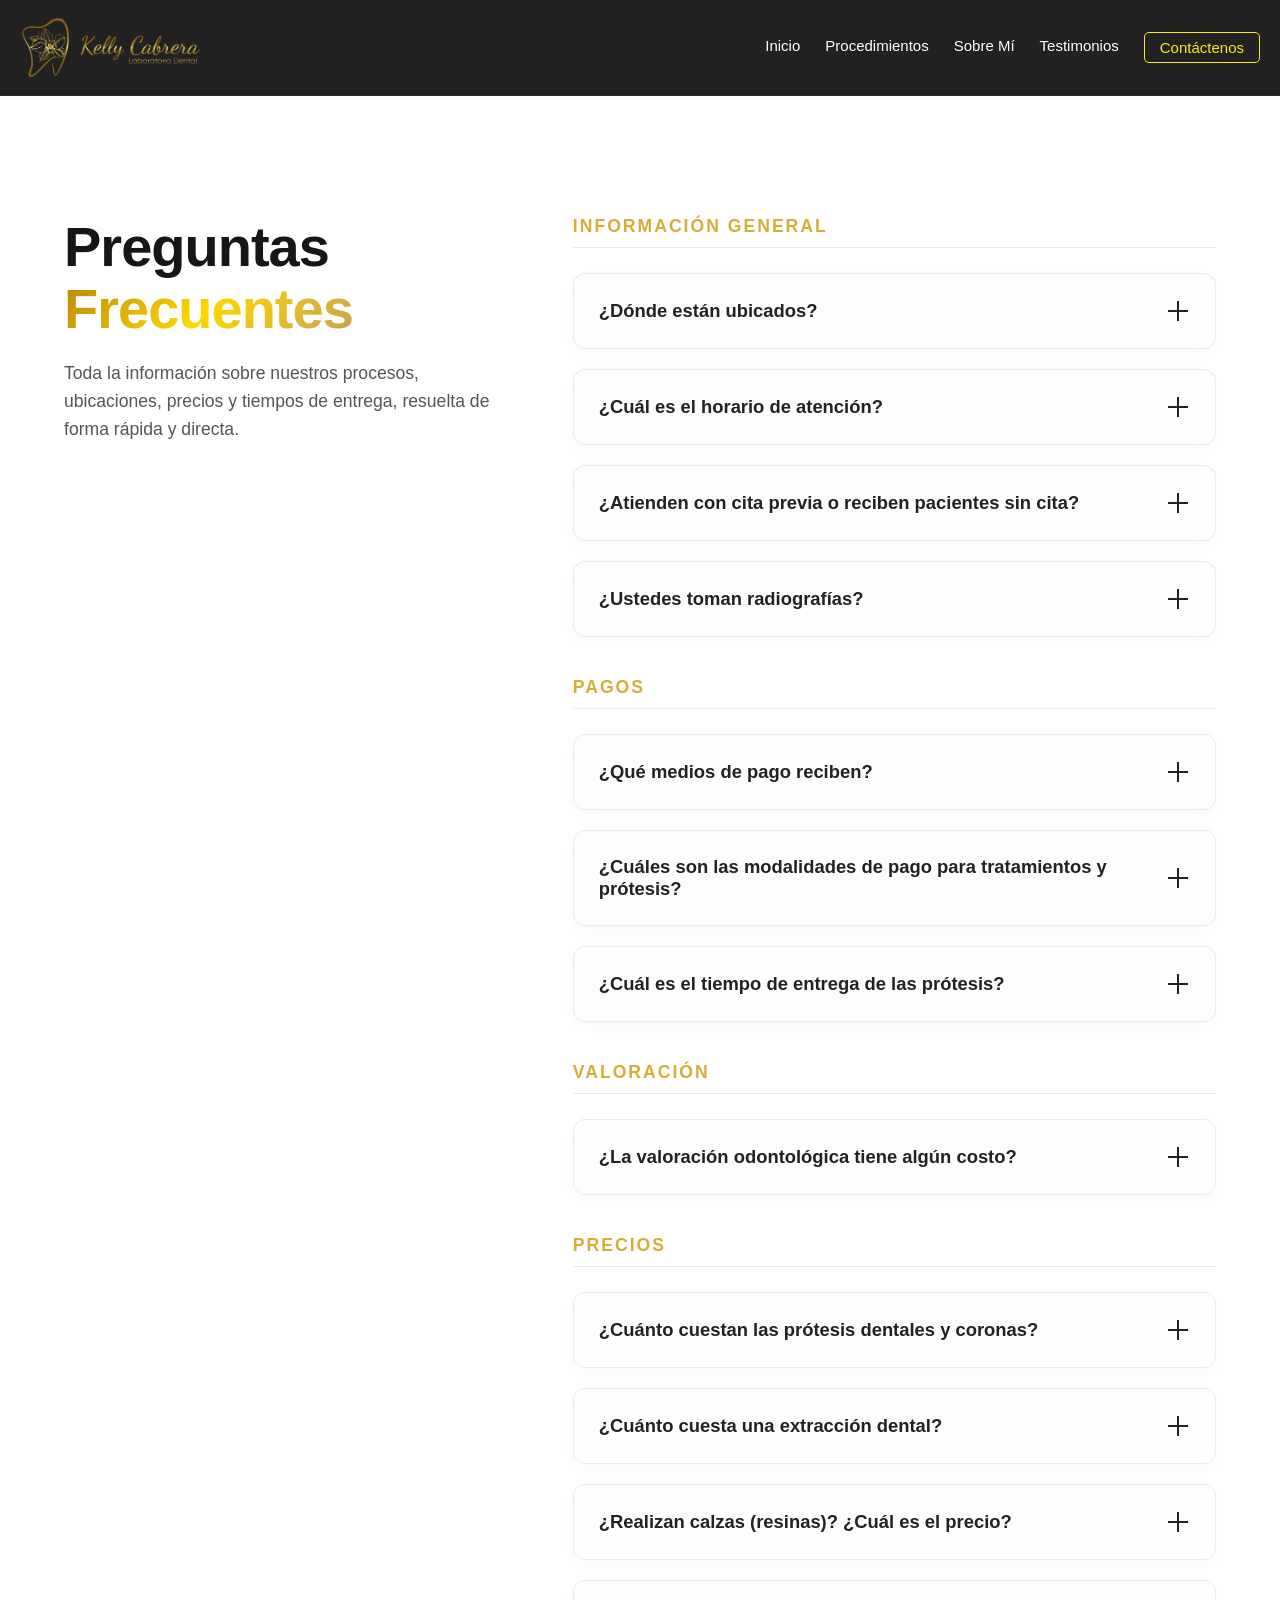
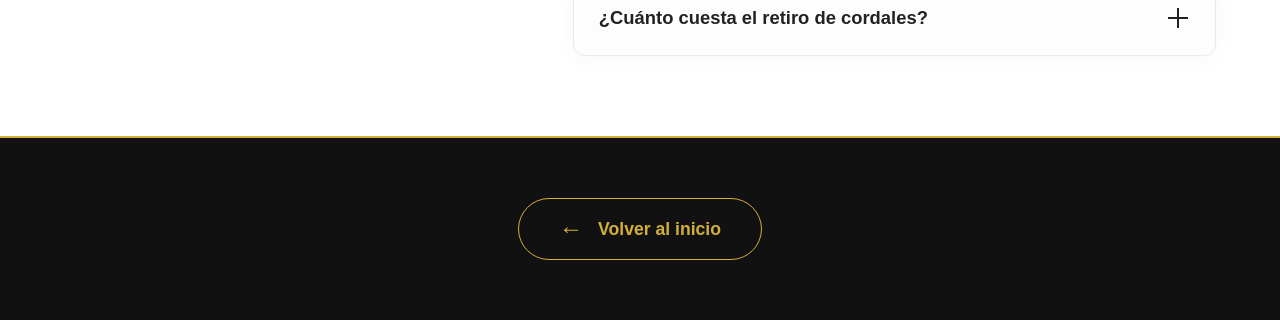
==== commit abb71ebe: "Finalizando" ====
--- a/preguntas.html
+++ b/preguntas.html
@@ -52,6 +52,22 @@
             gap: 20px;
         }
 
+        /* Títulos de Categoría añadidos para organizar las preguntas */
+        .faq-category-title {
+            color: #d4af37;
+            font-size: 1.1rem;
+            font-weight: 700;
+            text-transform: uppercase;
+            letter-spacing: 2px;
+            margin: 20px 0 5px 0;
+            border-bottom: 1px solid #eaeaea;
+            padding-bottom: 10px;
+        }
+
+        .faq-category-title:first-child {
+            margin-top: 0;
+        }
+
         .faq-item-card {
             background: #fdfdfd;
             border: 1px solid #eaeaea;
@@ -115,6 +131,8 @@
             position: relative;
             width: 24px;
             height: 24px;
+            flex-shrink: 0; /* Evita que el icono se aplaste en móviles */
+            margin-left: 15px;
         }
         .icon-cross::before, .icon-cross::after {
             content: ''; position: absolute; background-color: #222; transition: all 0.4s ease;
@@ -248,53 +266,178 @@
                         Preguntas <br>
                         <span class="gradient-text">Frecuentes</span>
                     </h1>
-                    <p class="faq-subtitle">Toda la información técnica y procesos de nuestro laboratorio, resuelta de forma precisa y directa.</p>
+                    <p class="faq-subtitle">Toda la información sobre nuestros procesos, ubicaciones, precios y tiempos de entrega, resuelta de forma rápida y directa.</p>
                 </div>
 
                 <!-- Columna Derecha: Acordeón Animado -->
                 <div class="faq-accordion-column">
                     
+                    <!-- CATEGORÍA: INFORMACIÓN GENERAL -->
+                    <h3 class="faq-category-title">Información General</h3>
+
                     <!-- Pregunta 1 -->
                     <div class="faq-item-card">
                         <button class="faq-question-btn">
-                            ¿Cuáles son los tiempos de entrega para trabajos en Zirconio?
-                            <span class="icon-cross"></span>
-                        </button>
-                        <div class="faq-answer-content">
-                            <p>Los tiempos de entrega estándar son de 3 a 5 días hábiles, dependiendo de la complejidad de la rehabilitación y la validación del diseño en CAD/CAM.</p>
+                            ¿Dónde están ubicados?
+                            <span class="icon-cross"></span>
+                        </button>
+                        <div class="faq-answer-content">
+                            <p>Estamos ubicados cerca a las Canchas Panamericanas, en el barrio Champagnat (también conocido como El Cedro).<br><br>
+                            📍 Cra. 31A #8-61<br>
+                            Segundo piso – Consultorio 2<br>
+                            Barrio Champagnat / El Cedro.<br><br>
+                            <em>(Se envía la ubicación exacta por WhatsApp al agendar).</em></p>
                         </div>
                     </div>
 
                     <!-- Pregunta 2 -->
                     <div class="faq-item-card">
                         <button class="faq-question-btn">
-                            ¿Tienen cobertura de envíos para clínicas en Cali y alrededores?
-                            <span class="icon-cross"></span>
-                        </button>
-                        <div class="faq-answer-content">
-                            <p>Sí, contamos con logística de recogida y entrega directa en la ciudad de Cali. Para zonas aledañas, coordinamos envíos seguros garantizando la integridad de las prótesis.</p>
+                            ¿Cuál es el horario de atención?
+                            <span class="icon-cross"></span>
+                        </button>
+                        <div class="faq-answer-content">
+                            <p>• <strong>Lunes a viernes:</strong> 9:00 a. m. a 4:00 p. m.<br>
+                            • <strong>Sábados:</strong> 9:00 a. m. a 2:00 p. m.</p>
                         </div>
                     </div>
 
                     <!-- Pregunta 3 -->
                     <div class="faq-item-card">
                         <button class="faq-question-btn">
-                            ¿Qué garantía y soporte post-venta ofrecen?
-                            <span class="icon-cross"></span>
-                        </button>
-                        <div class="faq-answer-content">
-                            <p>Ofrecemos garantía total sobre defectos de fabricación o fallos en los materiales. Nuestro equipo de soporte acompaña cada caso para asegurar el ajuste perfecto en el paciente.</p>
+                            ¿Atienden con cita previa o reciben pacientes sin cita?
+                            <span class="icon-cross"></span>
+                        </button>
+                        <div class="faq-answer-content">
+                            <p>Sí, atendemos <strong>únicamente con cita previa</strong> para garantizar el mejor servicio y tiempo de dedicación a cada paciente.</p>
                         </div>
                     </div>
 
                     <!-- Pregunta 4 -->
                     <div class="faq-item-card">
                         <button class="faq-question-btn">
-                            ¿En qué formato debo enviar los escaneos intraorales?
-                            <span class="icon-cross"></span>
-                        </button>
-                        <div class="faq-answer-content">
-                            <p>Aceptamos archivos en formato .STL y .PLY. Puedes cargarlos directamente a nuestro portal o enviarlos a través de nuestro correo técnico especializado.</p>
+                            ¿Ustedes toman radiografías?
+                            <span class="icon-cross"></span>
+                        </button>
+                        <div class="faq-answer-content">
+                            <p>No tomamos radiografías directamente; sin embargo, podemos recomendarte un lugar donde realizártelas.<br><br>
+                            El paciente puede tomárselas donde le quede más fácil. Una vez las tenga, debe enviarlas a nuestro correo electrónico: <br>
+                            <strong>kclaboratoriodental@gmail.com</strong></p>
+                        </div>
+                    </div>
+
+                    <!-- CATEGORÍA: PAGOS -->
+                    <h3 class="faq-category-title">Pagos</h3>
+
+                    <!-- Pregunta 5 -->
+                    <div class="faq-item-card">
+                        <button class="faq-question-btn">
+                            ¿Qué medios de pago reciben?
+                            <span class="icon-cross"></span>
+                        </button>
+                        <div class="faq-answer-content">
+                            <p>Recibimos las siguientes formas de pago:<br>
+                            • Nequi.<br>
+                            • Transferencia Bancolombia.<br>
+                            • Llave BRE-B.<br>
+                            • Efectivo.<br>
+                            • Tarjetas débito y crédito (Contamos con datáfono).</p>
+                        </div>
+                    </div>
+
+                    <!-- Pregunta 6 -->
+                    <div class="faq-item-card">
+                        <button class="faq-question-btn">
+                            ¿Cuáles son las modalidades de pago para tratamientos y prótesis?
+                            <span class="icon-cross"></span>
+                        </button>
+                        <div class="faq-answer-content">
+                            <p>Para tratamientos como extracciones, calzas, resinas, diseños de sonrisa, mini diseños, entre otros, el pago es <strong>de contado</strong>.<br><br>
+                            Para prótesis, coronas, etc., se cancela el <strong>50% al iniciar</strong> el tratamiento y el <strong>50% restante el día de la entrega</strong>.</p>
+                        </div>
+                    </div>
+
+                    <!-- Pregunta 7 -->
+                    <div class="faq-item-card">
+                        <button class="faq-question-btn">
+                            ¿Cuál es el tiempo de entrega de las prótesis?
+                            <span class="icon-cross"></span>
+                        </button>
+                        <div class="faq-answer-content">
+                            <p>• <strong>Prótesis en general:</strong> Aproximadamente 1 semana, con un máximo de 12 días.<br>
+                            • <strong>Acker Flexible:</strong> 4 días.</p>
+                        </div>
+                    </div>
+
+                    <!-- CATEGORÍA: VALORACIÓN -->
+                    <h3 class="faq-category-title">Valoración</h3>
+
+                    <!-- Pregunta 8 -->
+                    <div class="faq-item-card">
+                        <button class="faq-question-btn">
+                            ¿La valoración odontológica tiene algún costo?
+                            <span class="icon-cross"></span>
+                        </button>
+                        <div class="faq-answer-content">
+                            <p>No, nuestra valoración inicial <strong>no tiene ningún costo</strong>.</p>
+                        </div>
+                    </div>
+
+                    <!-- CATEGORÍA: PRECIOS -->
+                    <h3 class="faq-category-title">Precios</h3>
+
+                    <!-- Pregunta 9 -->
+                    <div class="faq-item-card">
+                        <button class="faq-question-btn">
+                            ¿Cuánto cuestan las prótesis dentales y coronas?
+                            <span class="icon-cross"></span>
+                        </button>
+                        <div class="faq-answer-content">
+                            <p><strong>Prótesis Totales:</strong><br>
+                            • Acrílica: $300.000<br>
+                            • Alto impacto: $450.000<br>
+                            • Biocaracterizada: $550.000<br><br>
+                            
+                            <strong>Prótesis Parciales:</strong><br>
+                            • Flexible: $400.000<br>
+                            • Acker Flexible: $300.000<br><br>
+                            
+                            <strong>Coronas:</strong><br>
+                            • Metal cerámica: $600.000<br>
+                            • Zirconio: $880.000</p>
+                        </div>
+                    </div>
+
+                    <!-- Pregunta 10 -->
+                    <div class="faq-item-card">
+                        <button class="faq-question-btn">
+                            ¿Cuánto cuesta una extracción dental?
+                            <span class="icon-cross"></span>
+                        </button>
+                        <div class="faq-answer-content">
+                            <p>El valor de las extracciones dentales es <strong>desde $70.000</strong>. Lo ideal es que el paciente cuente con una radiografía para poder valorar el procedimiento de forma precisa.</p>
+                        </div>
+                    </div>
+
+                    <!-- Pregunta 11 -->
+                    <div class="faq-item-card">
+                        <button class="faq-question-btn">
+                            ¿Realizan calzas (resinas)? ¿Cuál es el precio?
+                            <span class="icon-cross"></span>
+                        </button>
+                        <div class="faq-answer-content">
+                            <p>Sí, realizamos calzas. El valor es <strong>desde $60.000</strong> y puede variar dependiendo del tamaño de la caries.</p>
+                        </div>
+                    </div>
+
+                    <!-- Pregunta 12 -->
+                    <div class="faq-item-card">
+                        <button class="faq-question-btn">
+                            ¿Cuánto cuesta el retiro de cordales?
+                            <span class="icon-cross"></span>
+                        </button>
+                        <div class="faq-answer-content">
+                            <p>Para el retiro de cordales es estrictamente <strong>necesario contar con una radiografía</strong>. Esto nos permite valorar el caso específico y realizar una cotización exacta.</p>
                         </div>
                     </div>
 
--- a/style.css
+++ b/style.css
@@ -46,6 +46,55 @@
 
 @keyframes pulse { 0%, 100% { opacity: 0.6; } 50% { opacity: 1; } }
 @keyframes loading-line { 0% { transform: scaleX(0); } 100% { transform: scaleX(1); } }
+
+/* =========================================
+   1. CORRECCIÓN: INDICADOR DE SCROLL EN MÓVIL
+   ========================================= */
+@media (max-width: 768px) {
+    .scroll-hint {
+        display: flex !important; /* Fuerza a que aparezca ignorando bloqueos previos */
+        flex-direction: column;
+        align-items: center;
+        justify-content: center;
+        width: 100%;
+        margin: 10px auto 25px auto; /* Espaciado para que no se pegue a las tarjetas */
+        opacity: 1 !important;
+        visibility: visible !important;
+    }
+    
+    .scroll-text {
+        font-size: 0.85rem;
+        color: #cca451; /* Dorado premium para que destaque */
+        margin-bottom: 8px;
+        letter-spacing: 1px;
+    }
+    
+    .scroll-icon {
+        display: block !important;
+    }
+}
+
+
+/* =========================================
+   2. CORRECCIÓN: DIFUMINADO DEL MODAL (PC vs MÓVIL)
+   ========================================= */
+
+/* Para PC (Pantallas grandes): Resplandor mucho más suave, amplio y difuminado */
+@media (min-width: 769px) {
+    .modal-content {
+        /* 1ra sombra: Oscura y profunda para separar del fondo.
+           2da sombra: Dorado muy sutil, con máxima expansión (120px) para que parezca luz ambiental y no una mancha.
+        */
+        box-shadow: 0 25px 60px rgba(0, 0, 0, 0.8), 0 0 120px rgba(204, 164, 81, 0.15) !important;
+    }
+}
+
+/* Para Celular: Mantiene el resplandor concentrado e intenso que se ve bien en pantallas pequeñas */
+@media (max-width: 768px) {
+    .modal-content {
+        box-shadow: 0 0 45px rgba(204, 164, 81, 0.4), 0 10px 30px rgba(0, 0, 0, 0.6) !important;
+    }
+}
 
 /* ==========================================================================
    0. FUENTES, VARIABLES DE COLOR Y RESET BÁSICO
@@ -1775,6 +1824,165 @@
     }
 }
 
+/* =========================================
+   CONTENEDOR DE LA GALERÍA DE VIDEOS
+   ========================================= */
+.video-gallery-section {
+    position: relative;
+    padding: 40px 0 90px 0; /* Le dimos 90px al final para hacerle espacio al botón */
+    overflow: hidden; 
+}
+
+.video-gallery-container {
+    display: flex;
+    justify-content: center;
+    gap: 50px; /* Separación entre los dos videos en PC */
+    flex-wrap: wrap;
+    max-width: 1200px;
+    margin: 0 auto;
+}
+
+/* El botón flotante oculto en PC */
+.mobile-switch-video-btn {
+    display: none; 
+}
+
+/* =========================================
+   LÓGICA RESPONSIVE (CELULARES)
+   ========================================= */
+@media (max-width: 768px) {
+    .video-gallery-container {
+        gap: 0;
+    }
+
+    /* Ocultamos todos los videos en celular por defecto */
+    .video-gallery-container .creative-video-wrapper {
+        display: none; 
+    }
+
+    /* Solo mostramos el que tenga la clase 'active-mobile-video' */
+    .video-gallery-container .creative-video-wrapper.active-mobile-video {
+        display: block;
+        animation: fadeInSlide 0.5s ease forwards;
+    }
+
+/* Estilos del Botón Flotante para Móvil */
+    .mobile-switch-video-btn {
+        display: flex;
+        align-items: center;
+        justify-content: center;
+        gap: 10px;
+        position: absolute; /* <--- EL TRUCO ESTÁ AQUÍ (Antes era fixed) */
+        bottom: 20px; /* Se queda a 20px del final de la sección de videos */
+        left: 50%;
+        transform: translateX(-50%);
+        background: rgba(17, 17, 17, 0.9);
+        border: 1px solid rgba(197, 160, 89, 0.5);
+        color: #d4af37;
+        padding: 12px 25px;
+        border-radius: 30px;
+        font-family: 'Courier New', Courier, monospace;
+        font-size: 0.9rem;
+        font-weight: bold;
+        text-transform: uppercase;
+        letter-spacing: 1px;
+        z-index: 10; /* Le bajamos un poco el z-index porque ya no compite con toda la página */
+        box-shadow: 0 10px 20px rgba(0,0,0,0.5);
+        backdrop-filter: blur(10px);
+        cursor: pointer;
+    }
+
+    .mobile-switch-video-btn svg {
+        width: 20px;
+        height: 20px;
+    }
+
+    .mobile-switch-video-btn:active {
+        background: rgba(197, 160, 89, 0.2);
+    }
+}
+
+/* Contenedor principal del título */
+.dental-gallery-header {
+    text-align: center;
+    padding: 3rem 1rem 2rem 1rem;
+    background-color: #ffffff; /* Asegura que el fondo siga la línea blanca */
+    width: 100%;
+}
+
+/* Título principal en dorado */
+.dental-title {
+    font-size: 3rem; /* Tamaño grande y elegante */
+    font-weight: 700;
+    color: #cca451; /* El tono dorado de tu diseño (ajusta si usas una variable específica) */
+    margin: 0;
+    letter-spacing: 1px;
+}
+
+/* La línea divisoria dorada */
+.dental-divider {
+    border: none;
+    height: 2px;
+    background-color: #cca451; /* Mismo dorado del título */
+    width: 120px; /* Línea corta centrada */
+    margin: 1.2rem auto; 
+}
+
+/* Subtítulo con estilo técnico/clínico pero sofisticado */
+.dental-subtitle {
+    font-size: 0.85rem;
+    color: #777777; /* Gris sutil */
+    text-transform: uppercase;
+    letter-spacing: 4px; /* Espaciado amplio entre letras, clave para verse premium */
+    font-weight: 400;
+    margin: 0;
+}
+
+.dental-gallery-header {
+    text-align: center;
+    /* Redujimos el primer valor (arriba) de 3rem a 1rem */
+    padding: 1rem 1rem 2rem 1rem; 
+    background-color: #ffffff;
+    width: 100%;
+}
+
+@media (max-width: 768px) {
+    /* Pegamos más el título hacia arriba en celulares */
+    .dental-gallery-header {
+        padding-top: 0.5rem; 
+    }
+
+    /* Ajusta el tamaño de la fuente para que se vea más proporcionado */
+    .dental-title {
+        font-size: 2rem;
+    }
+
+    /* REDUCE EL ESPACIO DE LA SECCIÓN ANTERIOR */
+    /* Busca la clase contenedora de tus tarjetas (probablemente sea esta u otra similar) */
+    .clinical-cases-slider-section {
+        padding-bottom: 1rem !important; /* Fuerza a reducir el hueco inferior */
+        margin-bottom: 0 !important;
+    }
+}
+
+/* Responsividad para móviles */
+@media (max-width: 768px) {
+    .dental-title {
+        font-size: 2.2rem;
+    }
+    .dental-subtitle {
+        font-size: 0.75rem;
+        letter-spacing: 2px;
+        line-height: 1.4;
+    }
+}
+
+/* Animación suave al cambiar de video en móvil */
+@keyframes fadeInSlide {
+    from { opacity: 0; transform: scale(0.95); }
+    to { opacity: 1; transform: scale(1); }
+}
+
 /* ==========================================================================
    SECCIÓN: NUESTROS SERVICIOS (VERSION COMPLETA Y ELEGANTE)
    ========================================================================== */
@@ -2593,4 +2801,594 @@
         0% { left: -100%; } 100% { left: 100%; }
     }
     .client-name { font-size: 2.5rem; }
+}
+
+/* --- ESTILOS DEL MODAL DE IMÁGENES --- */
+.image-modal {
+    display: none; /* Oculto por defecto */
+    position: fixed;
+    z-index: 9999; /* Asegura que quede por encima del menú y todo lo demás */
+    padding-top: 60px;
+    left: 0;
+    top: 0;
+    width: 100%;
+    height: 100%;
+    overflow: auto;
+    background-color: rgba(15, 15, 15, 0.9); /* Fondo oscuro elegante */
+    backdrop-filter: blur(4px); /* Efecto de desenfoque premium */
+}
+
+/* La imagen expandida con resplandor dorado y proporción perfecta */
+.modal-content {
+    margin: auto;
+    display: block;
+    width: 90%;
+    max-width: 700px;
+    height: auto; /* FUNDAMENTAL: Evita que la imagen se deforme o estire */
+    max-height: 80vh; /* Evita que sea más alta que la pantalla */
+    object-fit: contain; /* Asegura que mantenga sus medidas originales */
+    border-radius: 12px;
+    
+    /* EL DIFUMINADO DORADO DETRÁS DE LA IMAGEN */
+    box-shadow: 0 0 50px rgba(204, 164, 81, 0.4), 0 10px 30px rgba(0, 0, 0, 0.6);
+    animation: zoomIn 0.3s ease;
+}
+
+/* Subtítulo renovado: Estilo "Píldora" Premium */
+#modalCaption {
+    margin: 25px auto;
+    display: table; /* Hace que el contenedor abrace exactamente el texto */
+    color: #ffffff; /* Texto blanco para mejor lectura */
+    padding: 8px 25px;
+    font-size: 0.85rem;
+    font-weight: 500;
+    text-transform: uppercase;
+    letter-spacing: 3px;
+    
+    /* Fondo dorado semitransparente con borde sutil */
+    background: rgba(204, 164, 81, 0.15); 
+    border: 1px solid rgba(204, 164, 81, 0.4); 
+    border-radius: 50px; /* Bordes totalmente redondeados */
+    
+    box-shadow: 0 4px 15px rgba(0, 0, 0, 0.3);
+    animation: zoomIn 0.3s ease;
+}
+/* El botón de cerrar (la X) */
+.close-modal {
+    position: absolute;
+    top: 20px;
+    right: 35px;
+    color: #ffffff;
+    font-size: 40px;
+    font-weight: bold;
+    transition: 0.3s ease;
+    cursor: pointer;
+}
+
+.close-modal:hover,
+.close-modal:focus {
+    color: #cca451; /* Cambia a dorado al pasar el mouse */
+    text-decoration: none;
+}
+
+/* Indicador de que las imágenes del slider son clickeables */
+.case-image-wrapper img {
+    cursor: pointer;
+    transition: transform 0.3s ease;
+}
+
+/* Pequeño zoom al pasar el mouse por las fotos del slider */
+.case-image-wrapper img:hover {
+    transform: scale(1.03);
+}
+
+/* Animación de entrada */
+@keyframes zoomIn {
+    from {transform: scale(0.9); opacity: 0;}
+    to {transform: scale(1); opacity: 1;}
+}
+
+/* Ajustes para celulares */
+@media (max-width: 768px) {
+    .modal-content {
+        width: 95%;
+    }
+    .close-modal {
+        top: 15px;
+        right: 20px;
+    }
+}
+
+/* =========================================
+   CENTRAR REDES SOCIALES EN MÓVIL (FOOTER)
+   ========================================= */
+@media (max-width: 768px) {
+    .footer-socials {
+        display: flex !important;
+        justify-content: center !important; /* Centra los elementos horizontalmente */
+        align-items: center;
+        width: 100%;
+        gap: 15px; /* Ajusta este valor si quieres más o menos espacio entre los círculos */
+        margin-top: 15px; /* Un pequeño respiro visual respecto al texto anterior */
+    }
+}
+
+/* ==========================================================================
+   1. REGLAS GLOBALES Y ANTI-BUG (Evita espacios en blanco laterales)
+   ========================================================================== */
+html, body {
+    overflow-x: hidden; 
+    width: 100%;
+    margin: 0;
+    padding: 0;
+}
+
+/* ==========================================================================
+   2. SECCIÓN PROCEDIMIENTOS (Tarjetas 100% Abiertas, Fotos Completas)
+   ========================================================================== */
+.services-section {
+    padding: 60px 20px;
+    background-color: #fcfcfc; 
+}
+
+.section-container {
+    max-width: 1200px;
+    margin: 0 auto;
+}
+
+.services-header {
+    text-align: center;
+    margin-bottom: 50px;
+}
+
+.elegant-title {
+    font-size: 2.5rem;
+    color: #c5a059; 
+    margin-bottom: 10px;
+    text-transform: uppercase;
+    letter-spacing: 2px;
+}
+
+.section-subtitle {
+    font-size: 1rem;
+    color: #666;
+    letter-spacing: 1px;
+    text-transform: uppercase;
+}
+
+/* Grid adaptativo (PC y Móvil) */
+.services-grid {
+    display: grid;
+    grid-template-columns: repeat(auto-fit, minmax(320px, 1fr));
+    gap: 40px;
+    align-items: start;
+}
+
+/* Estructura estática de la Tarjeta */
+.serv-card {
+    background: #ffffff;
+    border-radius: 16px;
+    overflow: hidden;
+    box-shadow: 0 10px 30px rgba(0, 0, 0, 0.05);
+    display: flex;
+    flex-direction: column;
+    transition: transform 0.4s ease, box-shadow 0.4s ease;
+    cursor: default; 
+}
+
+.serv-card:hover {
+    transform: translateY(-8px);
+    box-shadow: 0 20px 40px rgba(197, 160, 89, 0.15);
+}
+
+/* CONTENEDOR DE IMAGEN (Ajustado para mostrar TODO sin recortes) */
+.serv-img-wrapper {
+    position: relative;
+    width: 100%;
+    height: auto !important; /* Permite que la imagen crezca lo necesario */
+    overflow: hidden;
+}
+
+.serv-img-wrapper img {
+    width: 100%;
+    height: auto !important; /* Muestra la imagen completita */
+    display: block;
+    transition: transform 0.6s ease;
+}
+
+.serv-card:hover .serv-img-wrapper img {
+    transform: scale(1.03); /* Zoom muy sutil para no perder textos de los bordes */
+}
+
+/* Título superpuesto en la foto */
+.serv-title-overlay {
+    position: absolute;
+    bottom: 0;
+    left: 0;
+    width: 100%;
+    background: linear-gradient(to top, rgba(0, 0, 0, 0.85) 40%, rgba(0, 0, 0, 0));
+    padding: 30px 20px 15px 20px;
+    text-align: left;
+    pointer-events: none; /* Evita que el texto interfiera si tocan la imagen */
+}
+
+.serv-title-overlay h3 {
+    color: #ffffff;
+    margin: 0;
+    font-size: 1.4rem;
+    font-weight: 600;
+    letter-spacing: 1px;
+}
+
+/* CUERPO DE PRECIOS (Forzado a estar siempre visible) */
+.serv-details {
+    display: block !important; 
+    visibility: visible !important;
+    opacity: 1 !important;
+    height: auto !important;
+    max-height: none !important;
+    padding: 25px 25px 30px 25px;
+    background: #ffffff;
+    flex-grow: 1; /* Iguala las alturas de las tarjetas blancas */
+}
+
+.price-list {
+    display: block !important;
+    list-style: none;
+    padding: 0;
+    margin: 0;
+}
+
+.price-list li {
+    display: flex;
+    justify-content: space-between;
+    align-items: center;
+    padding: 14px 0;
+    border-bottom: 1px dashed #d1d1d1;
+    transition: background 0.2s ease;
+}
+
+.price-list li:last-child {
+    border-bottom: none;
+}
+
+.service-name {
+    color: #2c2c2c !important;
+    font-size: 0.95rem;
+    font-weight: 500;
+}
+
+.service-price {
+    color: #c5a059 !important; 
+    font-weight: 700;
+    font-size: 1.05rem;
+}
+
+.price-list li:hover .service-name {
+    color: #000000 !important;
+}
+
+/* Footer de Medios de Pago */
+.payment-footer {
+    margin-top: 50px;
+    display: flex;
+    justify-content: center;
+}
+
+.payment-card {
+    display: flex;
+    align-items: center;
+    background: #ffffff;
+    padding: 15px 30px;
+    border-radius: 50px;
+    box-shadow: 0 5px 20px rgba(0, 0, 0, 0.05);
+    border: 1px solid rgba(197, 160, 89, 0.2);
+}
+
+.payment-icon-wrapper { font-size: 1.5rem; margin-right: 15px; }
+.payment-label { font-weight: 600; color: #2c2c2c; margin-right: 5px; }
+.payment-methods { color: #666; }
+
+
+/* ==========================================================================
+   3. GALERÍA DE VIDEOS (Estructura y Títulos)
+   ========================================================================== */
+.video-gallery-section {
+    position: relative;
+    padding: 40px 0 90px 0;
+    overflow: hidden; 
+}
+
+.video-gallery-container {
+    display: flex;
+    justify-content: center;
+    gap: 50px; 
+    flex-wrap: wrap;
+    max-width: 1200px;
+    margin: 0 auto;
+}
+
+.dental-gallery-header {
+    text-align: center;
+    padding: 1rem 1rem 2rem 1rem; 
+    background-color: #ffffff;
+    width: 100%;
+}
+
+.dental-title {
+    font-size: 3rem; 
+    font-weight: 700;
+    color: #cca451; 
+    margin: 0;
+    letter-spacing: 1px;
+}
+
+.dental-divider {
+    border: none;
+    height: 2px;
+    background-color: #cca451; 
+    width: 120px; 
+    margin: 1.2rem auto; 
+}
+
+.dental-subtitle {
+    font-size: 0.85rem;
+    color: #777777; 
+    text-transform: uppercase;
+    letter-spacing: 4px; 
+    font-weight: 400;
+    margin: 0;
+}
+
+.mobile-switch-video-btn {
+    display: none; 
+}
+
+
+/* ==========================================================================
+   4. MODALES (Imágenes Clínicas y Videos)
+   ========================================================================== */
+.image-modal {
+    display: none;
+    position: fixed;
+    z-index: 9999; 
+    padding-top: 60px;
+    left: 0;
+    top: 0;
+    width: 100%;
+    height: 100%;
+    overflow: auto;
+    background-color: rgba(15, 15, 15, 0.9); 
+    backdrop-filter: blur(4px); 
+}
+
+.modal-content {
+    margin: auto;
+    display: block;
+    width: 90%;
+    max-width: 700px;
+    height: auto; 
+    max-height: 80vh; 
+    object-fit: contain; 
+    border-radius: 12px;
+    animation: zoomIn 0.3s ease;
+}
+
+#modalCaption {
+    margin: 25px auto;
+    display: table; 
+    color: #ffffff; 
+    padding: 8px 25px;
+    font-size: 0.85rem;
+    font-weight: 500;
+    text-transform: uppercase;
+    letter-spacing: 3px;
+    background: rgba(204, 164, 81, 0.15); 
+    border: 1px solid rgba(204, 164, 81, 0.4); 
+    border-radius: 50px; 
+    box-shadow: 0 4px 15px rgba(0, 0, 0, 0.3);
+    animation: zoomIn 0.3s ease;
+}
+
+.close-modal {
+    position: absolute;
+    top: 20px;
+    right: 35px;
+    color: #ffffff;
+    font-size: 40px;
+    font-weight: bold;
+    transition: 0.3s ease;
+    cursor: pointer;
+}
+
+.close-modal:hover,
+.close-modal:focus {
+    color: #cca451; 
+    text-decoration: none;
+}
+
+.case-image-wrapper img {
+    cursor: pointer;
+    transition: transform 0.3s ease;
+}
+
+.case-image-wrapper img:hover {
+    transform: scale(1.03);
+}
+
+@keyframes zoomIn {
+    from {transform: scale(0.9); opacity: 0;}
+    to {transform: scale(1); opacity: 1;}
+}
+
+
+/* ==========================================================================
+   5. RESPONSIVE Y REGLAS ESPECÍFICAS PARA PC Y MÓVIL
+   ========================================================================== */
+
+/* ---> SOLO PARA PC (Pantallas Grandes) <--- */
+@media (min-width: 769px) {
+    .modal-content {
+        /* Resplandor amplio y elegante en PC */
+        box-shadow: 0 25px 60px rgba(0, 0, 0, 0.8), 0 0 120px rgba(204, 164, 81, 0.15) !important;
+    }
+}
+
+/* ---> SOLO PARA CELULARES (Pantallas Pequeñas) <--- */
+@media (max-width: 768px) {
+    
+    /* Ajustes Sección Títulos y Casos Clínicos */
+    .dental-gallery-header { padding-top: 0.5rem; }
+    .dental-title { font-size: 2rem; }
+    .clinical-cases-slider-section { padding-bottom: 1rem !important; margin-bottom: 0 !important; }
+    
+    /* Forzar aparición de 'Desliza para ver más' */
+    .scroll-hint {
+        display: flex !important; 
+        flex-direction: column;
+        align-items: center;
+        justify-content: center;
+        width: 100%;
+        margin: 10px auto 25px auto; 
+        opacity: 1 !important;
+        visibility: visible !important;
+    }
+    .scroll-text { font-size: 0.85rem; color: #cca451; margin-bottom: 8px; letter-spacing: 1px; }
+    .scroll-icon { display: block !important; }
+
+    /* Modal Resplandor Móvil */
+    .modal-content {
+        box-shadow: 0 0 45px rgba(204, 164, 81, 0.4), 0 10px 30px rgba(0, 0, 0, 0.6) !important;
+        width: 95%;
+    }
+    .close-modal { top: 15px; right: 20px; }
+
+    /* Lógica Botón Flotante Galería de Videos */
+    .video-gallery-container { gap: 0; }
+    .video-gallery-container .creative-video-wrapper { display: none; }
+    .video-gallery-container .creative-video-wrapper.active-mobile-video {
+        display: block;
+        animation: fadeInSlide 0.5s ease forwards;
+    }
+    
+    .mobile-switch-video-btn {
+        display: flex;
+        align-items: center;
+        justify-content: center;
+        gap: 10px;
+        position: absolute; 
+        bottom: 20px; 
+        left: 50%;
+        transform: translateX(-50%);
+        background: rgba(17, 17, 17, 0.9);
+        border: 1px solid rgba(197, 160, 89, 0.5);
+        color: #d4af37;
+        padding: 12px 25px;
+        border-radius: 30px;
+        font-family: 'Courier New', Courier, monospace; 
+        font-size: 0.9rem;
+        font-weight: bold;
+        text-transform: uppercase;
+        letter-spacing: 1px;
+        z-index: 10; 
+        box-shadow: 0 10px 20px rgba(0,0,0,0.5);
+        backdrop-filter: blur(10px);
+        cursor: pointer;
+    }
+    
+    .mobile-switch-video-btn svg { width: 20px; height: 20px; }
+    @keyframes fadeInSlide { from { opacity: 0; transform: scale(0.95); } to { opacity: 1; transform: scale(1); } }
+
+    /* Centrado de Redes Sociales en Footer */
+    .footer-socials {
+        display: flex !important;
+        justify-content: center !important; 
+        align-items: center;
+        width: 100%;
+        gap: 15px; 
+        margin-top: 15px; 
+    }
+}
+
+/* ---> AJUSTES FINOS PARA CELULARES MUY PEQUEÑOS <--- */
+@media (max-width: 480px) {
+    .elegant-title { font-size: 2rem; }
+    .services-grid { gap: 25px; }
+    .serv-details { padding: 20px; }
+    .payment-card { flex-direction: column; text-align: center; border-radius: 20px; padding: 15px; }
+    .payment-icon-wrapper { margin-right: 0; margin-bottom: 5px; }
+}
+
+/* ==========================================================================
+   6. CENTRAR LA ÚLTIMA TARJETA EN PC (4ta Tarjeta)
+   ========================================================================== */
+/* Se activa solo en pantallas grandes donde caben las 3 columnas */
+@media (min-width: 1080px) {
+    .services-grid .serv-card:nth-child(4):last-child {
+        grid-column: 2; /* Obliga a la tarjeta a posicionarse en la columna 2 (centro) */
+    }
+}
+
+/* Corrección de estética para el subtítulo de ubicación */
+.section-subtitle {
+    font-family: 'Montserrat', sans-serif; /* Si no tienes esta, usa 'Helvetica Neue' o 'Arial' */
+    font-weight: 300;           /* Peso ligero para elegancia */
+    font-size: 0.9rem;          /* Un poco más pequeño para que no compita con el título */
+    line-height: 1.6;           /* Más aire entre líneas */
+    letter-spacing: 1.5px;      /* Espaciado para que se vea premium */
+    color: #a0a0a0;             /* Un gris suave en lugar de blanco puro */
+    margin-bottom: 30px;        /* Espacio para despegarlo de la dirección */
+    max-width: 450px;           /* Para que el texto no sea tan largo y sea más legible */
+}
+
+/* Corrección de la cabecera de procedimientos */
+.services-header {
+    text-align: center;
+    margin-bottom: 50px;
+    padding: 0 20px;
+}
+
+.elegant-title {
+    font-family: 'Playfair Display', serif; /* Si no tienes esta, usa 'Georgia' o una 'Serif' elegante */
+    font-size: 2.5rem;
+    color: #c5a059; /* El dorado que usas */
+    letter-spacing: 3px;
+    text-transform: uppercase;
+    margin-bottom: 10px;
+}
+
+.section-subtitle {
+    font-family: 'Montserrat', sans-serif;
+    font-size: 1rem;
+    color: #888; /* Un gris suave, mucho más elegante que el blanco o negro puro */
+    letter-spacing: 2px;
+    text-transform: uppercase;
+    font-weight: 300;
+    margin-top: 0;
+}
+
+.services-header {
+    display: flex;
+    flex-direction: column;
+    align-items: center; /* Esto fuerza a que todo el bloque se centre */
+    justify-content: center;
+}
+
+/* --- CORRECCIÓN PARA CELULARES --- */
+@media (max-width: 768px) {
+    .elegant-title {
+        font-size: 1.8rem !important; /* Reduce el tamaño del título en móvil */
+        letter-spacing: 1px !important;
+        word-break: break-word;        /* Permite que la palabra se ajuste */
+    }
+
+    .section-subtitle {
+        font-size: 0.9rem !important;  /* Reduce el subtítulo para que no se corte */
+        padding: 0 10px;               /* Da un poco de aire a los lados */
+        letter-spacing: 1px !important;
+    }
+
+    .services-header {
+        padding: 0 15px !important;    /* Ajusta el margen general */
+    }
 }
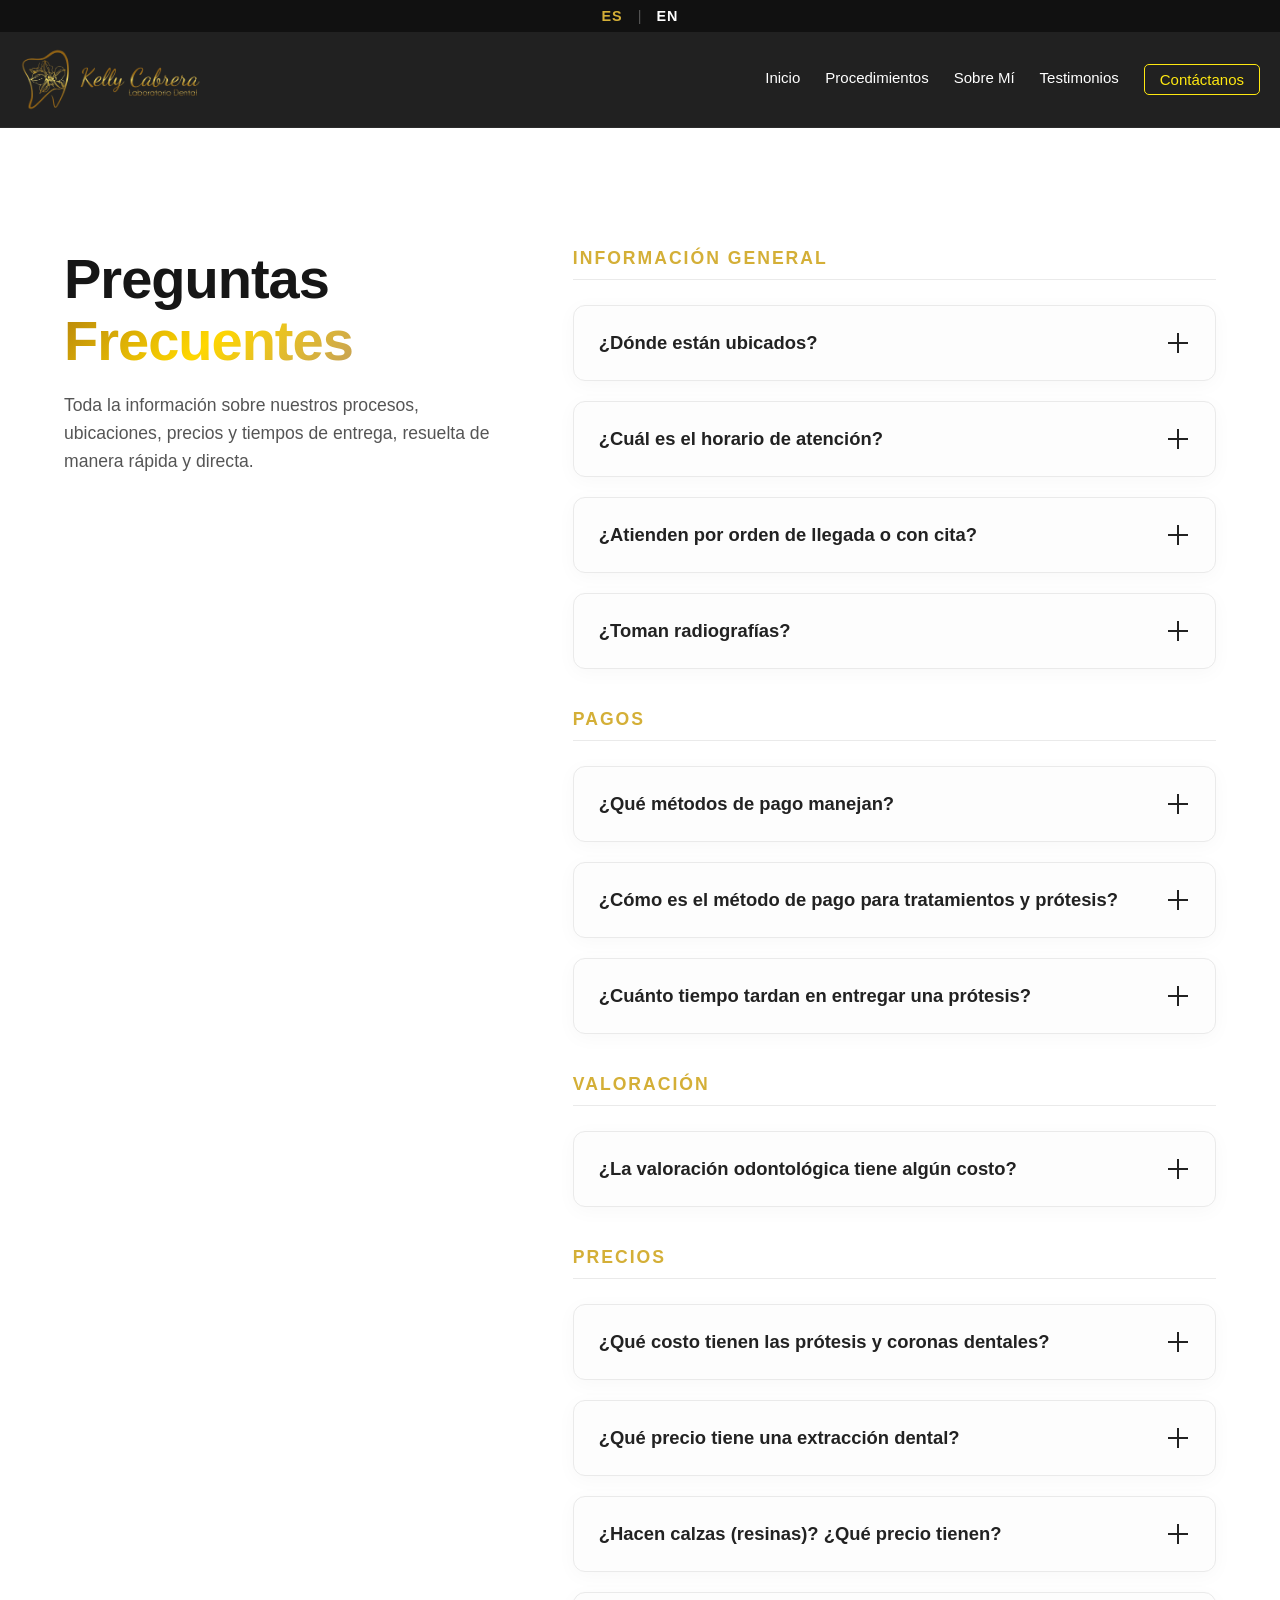
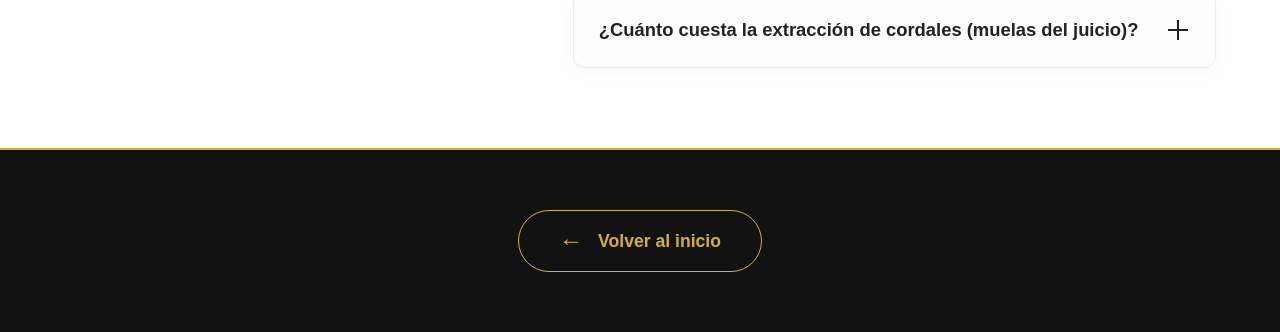
==== commit f780fdf0: "Finalizada la pagina" ====
--- a/preguntas.html
+++ b/preguntas.html
@@ -3,20 +3,61 @@
 <head>
     <meta charset="UTF-8">
     <meta name="viewport" content="width=device-width, initial-scale=1.0">
-    <title>Centro de Ayuda | Lab. Kelly Cabrera</title>
+    <title>Preguntas Frecuentes | Kelly Cabrera Lab</title>
     <!-- Tu hoja de estilos principal (para mantener la navbar) -->
     <link rel="stylesheet" href="style.css">
     
     <style>
         /* =========================================
+           SELECTOR DE IDIOMA (CENTRADO)
+           ========================================= */
+        .top-language-switcher {
+            background-color: #111; 
+            padding: 8px 0;
+            display: flex;
+            justify-content: center; 
+            align-items: center;
+            gap: 15px;
+            font-size: 0.9rem;
+        }
+
+        .top-language-switcher a {
+            color: #fff;
+            text-decoration: none;
+            font-weight: 600;
+            letter-spacing: 1px;
+            transition: color 0.3s ease;
+            cursor: pointer;
+        }
+
+        .top-language-switcher a:hover,
+        .top-language-switcher a.active-lang {
+            color: #d4af37; /* Dorado inconfundible */
+        }
+
+        .top-language-switcher span {
+            color: #555;
+            user-select: none;
+        }
+
+        /* Efecto de transición suave al cambiar de idioma */
+        .fade-text {
+            animation: fadeInText 0.4s ease-in-out;
+        }
+
+        @keyframes fadeInText {
+            0% { opacity: 0; }
+            100% { opacity: 1; }
+        }
+
+        /* =========================================
            MODO CLARO (ALTA TECNOLOGÍA) PARA FAQ
            ========================================= */
         .faq-page-light {
-            background-color: #ffffff; /* Fondo blanco crudo */
+            background-color: #ffffff; 
             color: #1a1a1a;
             padding: 120px 5% 80px;
             min-height: 80vh;
-            /* Animación de entrada para toda la sección */
             animation: fadeIn 1s cubic-bezier(0.4, 0, 0.2, 1);
         }
 
@@ -29,14 +70,14 @@
         }
 
         .faq-header-column .ultra-title {
-            color: #161616; /* Título oscuro */
+            color: #161616;
             font-size: 3.5rem;
             line-height: 1.1;
             margin-bottom: 20px;
         }
 
         .faq-header-column .gradient-text {
-            color: #d4af37; /* Tu dorado inconfundible */
+            color: #d4af37; 
         }
 
         .faq-subtitle {
@@ -52,7 +93,6 @@
             gap: 20px;
         }
 
-        /* Títulos de Categoría añadidos para organizar las preguntas */
         .faq-category-title {
             color: #d4af37;
             font-size: 1.1rem;
@@ -79,14 +119,12 @@
             overflow: hidden;
         }
 
-        /* Efecto flotante al pasar el mouse (Estilo Tech) */
         .faq-item-card:hover {
             transform: translateY(-5px);
             box-shadow: 0 10px 30px rgba(212, 175, 55, 0.15);
             border-color: rgba(212, 175, 55, 0.5);
         }
 
-        /* Línea lateral dorada que aparece en hover */
         .faq-item-card::before {
             content: '';
             position: absolute;
@@ -131,7 +169,7 @@
             position: relative;
             width: 24px;
             height: 24px;
-            flex-shrink: 0; /* Evita que el icono se aplaste en móviles */
+            flex-shrink: 0; 
             margin-left: 15px;
         }
         .icon-cross::before, .icon-cross::after {
@@ -166,7 +204,7 @@
 
         /* --- FOOTER CREATIVO (MINIMALISTA Y CENTRADO) --- */
         .minimal-return-footer {
-            background-color: #111; /* Regresa al tema oscuro para cerrar la página */
+            background-color: #111;
             padding: 60px 20px;
             display: flex;
             justify-content: center;
@@ -192,7 +230,6 @@
             transition: color 0.4s ease;
         }
 
-        /* Efecto de llenado estilo terminal/hacker fluido */
         .creative-return-btn::before {
             content: '';
             position: absolute;
@@ -219,7 +256,7 @@
         }
 
         .creative-return-btn:hover .return-arrow {
-            transform: translateX(-8px); /* La flecha se mueve indicando "atrás" */
+            transform: translateX(-8px); 
         }
 
         /* Responsive */
@@ -238,23 +275,32 @@
 <body>
 
     <!-- =========================================
-         NAVBAR (Exactamente igual a tu index)
+         SELECTOR DE IDIOMA (SUPERIOR Y CENTRADO)
+         ========================================= -->
+    <div class="top-language-switcher">
+        <a id="btn-es" class="active-lang">ES</a>
+        <span>|</span>
+        <a id="btn-en">EN</a>
+    </div>
+
+    <!-- =========================================
+         NAVBAR
          ========================================= -->
     <header class="main-header">
-        <a href="index.html#inicio" class="logo-creative">
-            <img src="img/Navbar-removebg-preview.png" alt="Logo Kelly Cabrera" class="logo-img">
+        <a href="index.html#home" class="logo-creative">
+            <img src="img/Navbar-removebg-preview.png" alt="Kelly Cabrera Logo" class="logo-img">
         </a>
         <nav class="nav-menu" id="nav-menu">
-            <a href="index.html#inicio">Inicio</a>
-            <a href="index.html#procedimientos">Procedimientos</a>
-            <a href="index.html#sobre-mi">Sobre Mí</a> 
-            <a href="index.html#testimonios">Testimonios</a>
-            <a href="https://wa.me/573027084024" class="btn-nav">Contáctenos</a>
+            <a href="index.html#home" data-i18n="nav_home">Inicio</a>
+            <a href="index.html#procedures" data-i18n="nav_procedures">Procedimientos</a>
+            <a href="index.html#about-me" data-i18n="nav_about">Sobre Mí</a> 
+            <a href="index.html#testimonials" data-i18n="nav_testimonials">Testimonios</a>
+            <a href="https://wa.me/573027084024" class="btn-nav" data-i18n="nav_contact">Contáctanos</a>
         </nav>
     </header>
 
     <!-- =========================================
-         SECCIÓN FAQ (Modo Claro & Animado)
+         SECCIÓN FAQ 
          ========================================= -->
     <main class="faq-page-light">
         <section class="creative-faq-section">
@@ -262,84 +308,84 @@
                 
                 <!-- Columna Izquierda: Título -->
                 <div class="faq-header-column">
-                    <h1 class="ultra-title">
+                    <h1 class="ultra-title" data-i18n="title_main">
                         Preguntas <br>
                         <span class="gradient-text">Frecuentes</span>
                     </h1>
-                    <p class="faq-subtitle">Toda la información sobre nuestros procesos, ubicaciones, precios y tiempos de entrega, resuelta de forma rápida y directa.</p>
+                    <p class="faq-subtitle" data-i18n="subtitle">Toda la información sobre nuestros procesos, ubicaciones, precios y tiempos de entrega, resuelta de manera rápida y directa.</p>
                 </div>
 
                 <!-- Columna Derecha: Acordeón Animado -->
                 <div class="faq-accordion-column">
                     
                     <!-- CATEGORÍA: INFORMACIÓN GENERAL -->
-                    <h3 class="faq-category-title">Información General</h3>
+                    <h3 class="faq-category-title" data-i18n="cat_general">Información General</h3>
 
                     <!-- Pregunta 1 -->
                     <div class="faq-item-card">
                         <button class="faq-question-btn">
-                            ¿Dónde están ubicados?
-                            <span class="icon-cross"></span>
-                        </button>
-                        <div class="faq-answer-content">
-                            <p>Estamos ubicados cerca a las Canchas Panamericanas, en el barrio Champagnat (también conocido como El Cedro).<br><br>
+                            <span data-i18n="q1">¿Dónde están ubicados?</span>
+                            <span class="icon-cross"></span>
+                        </button>
+                        <div class="faq-answer-content">
+                            <p data-i18n="a1">Estamos ubicados por las Canchas Panamericanas, en el barrio Champagnat (también conocido como el Cedro).<br><br>
                             📍 Cra. 31A #8-61<br>
                             Segundo piso – Consultorio 2<br>
                             Barrio Champagnat / El Cedro.<br><br>
-                            <em>(Se envía la ubicación exacta por WhatsApp al agendar).</em></p>
+                            <em>(La ubicación exacta se envía por WhatsApp al agendar).</em></p>
                         </div>
                     </div>
 
                     <!-- Pregunta 2 -->
                     <div class="faq-item-card">
                         <button class="faq-question-btn">
-                            ¿Cuál es el horario de atención?
-                            <span class="icon-cross"></span>
-                        </button>
-                        <div class="faq-answer-content">
-                            <p>• <strong>Lunes a viernes:</strong> 9:00 a. m. a 4:00 p. m.<br>
-                            • <strong>Sábados:</strong> 9:00 a. m. a 2:00 p. m.</p>
+                            <span data-i18n="q2">¿Cuál es el horario de atención?</span>
+                            <span class="icon-cross"></span>
+                        </button>
+                        <div class="faq-answer-content">
+                            <p data-i18n="a2">• <strong>Lunes a Viernes:</strong> 9:00 a.m. a 4:00 p.m.<br>
+                            • <strong>Sábados:</strong> 9:00 a.m. a 2:00 p.m.</p>
                         </div>
                     </div>
 
                     <!-- Pregunta 3 -->
                     <div class="faq-item-card">
                         <button class="faq-question-btn">
-                            ¿Atienden con cita previa o reciben pacientes sin cita?
-                            <span class="icon-cross"></span>
-                        </button>
-                        <div class="faq-answer-content">
-                            <p>Sí, atendemos <strong>únicamente con cita previa</strong> para garantizar el mejor servicio y tiempo de dedicación a cada paciente.</p>
+                            <span data-i18n="q3">¿Atienden por orden de llegada o con cita?</span>
+                            <span class="icon-cross"></span>
+                        </button>
+                        <div class="faq-answer-content">
+                            <p data-i18n="a3">Sí, atendemos <strong>únicamente con cita previa</strong> para garantizar el mejor servicio y el tiempo dedicado a cada paciente.</p>
                         </div>
                     </div>
 
                     <!-- Pregunta 4 -->
                     <div class="faq-item-card">
                         <button class="faq-question-btn">
-                            ¿Ustedes toman radiografías?
-                            <span class="icon-cross"></span>
-                        </button>
-                        <div class="faq-answer-content">
-                            <p>No tomamos radiografías directamente; sin embargo, podemos recomendarte un lugar donde realizártelas.<br><br>
-                            El paciente puede tomárselas donde le quede más fácil. Una vez las tenga, debe enviarlas a nuestro correo electrónico: <br>
+                            <span data-i18n="q4">¿Toman radiografías?</span>
+                            <span class="icon-cross"></span>
+                        </button>
+                        <div class="faq-answer-content">
+                            <p data-i18n="a4">No tomamos radiografías directamente; sin embargo, te podemos recomendar un lugar para hacértelas.<br><br>
+                            El paciente puede tomárselas donde le quede más fácil. Una vez las tenga, debe enviarlas a nuestro correo: <br>
                             <strong>kclaboratoriodental@gmail.com</strong></p>
                         </div>
                     </div>
 
                     <!-- CATEGORÍA: PAGOS -->
-                    <h3 class="faq-category-title">Pagos</h3>
+                    <h3 class="faq-category-title" data-i18n="cat_payments">Pagos</h3>
 
                     <!-- Pregunta 5 -->
                     <div class="faq-item-card">
                         <button class="faq-question-btn">
-                            ¿Qué medios de pago reciben?
-                            <span class="icon-cross"></span>
-                        </button>
-                        <div class="faq-answer-content">
-                            <p>Recibimos las siguientes formas de pago:<br>
+                            <span data-i18n="q5">¿Qué métodos de pago manejan?</span>
+                            <span class="icon-cross"></span>
+                        </button>
+                        <div class="faq-answer-content">
+                            <p data-i18n="a5">Aceptamos los siguientes métodos de pago:<br>
                             • Nequi.<br>
                             • Transferencia Bancolombia.<br>
-                            • Llave BRE-B.<br>
+                            • Clave BRE-B.<br>
                             • Efectivo.<br>
                             • Tarjetas débito y crédito (Contamos con datáfono).</p>
                         </div>
@@ -348,62 +394,62 @@
                     <!-- Pregunta 6 -->
                     <div class="faq-item-card">
                         <button class="faq-question-btn">
-                            ¿Cuáles son las modalidades de pago para tratamientos y prótesis?
-                            <span class="icon-cross"></span>
-                        </button>
-                        <div class="faq-answer-content">
-                            <p>Para tratamientos como extracciones, calzas, resinas, diseños de sonrisa, mini diseños, entre otros, el pago es <strong>de contado</strong>.<br><br>
-                            Para prótesis, coronas, etc., se cancela el <strong>50% al iniciar</strong> el tratamiento y el <strong>50% restante el día de la entrega</strong>.</p>
+                            <span data-i18n="q6">¿Cómo es el método de pago para tratamientos y prótesis?</span>
+                            <span class="icon-cross"></span>
+                        </button>
+                        <div class="faq-answer-content">
+                            <p data-i18n="a6">Para tratamientos como extracciones, calzas, resinas, diseños de sonrisa, mini diseños, entre otros, el pago es <strong>de contado</strong>.<br><br>
+                            Para prótesis, coronas, etc., se abona el <strong>50% al iniciar</strong> el tratamiento y el <strong>50% restante el día de la entrega</strong>.</p>
                         </div>
                     </div>
 
                     <!-- Pregunta 7 -->
                     <div class="faq-item-card">
                         <button class="faq-question-btn">
-                            ¿Cuál es el tiempo de entrega de las prótesis?
-                            <span class="icon-cross"></span>
-                        </button>
-                        <div class="faq-answer-content">
-                            <p>• <strong>Prótesis en general:</strong> Aproximadamente 1 semana, con un máximo de 12 días.<br>
-                            • <strong>Acker Flexible:</strong> 4 días.</p>
+                            <span data-i18n="q7">¿Cuánto tiempo tardan en entregar una prótesis?</span>
+                            <span class="icon-cross"></span>
+                        </button>
+                        <div class="faq-answer-content">
+                            <p data-i18n="a7">• <strong>Prótesis en general:</strong> Aproximadamente 1 semana, con un máximo de 12 días.<br>
+                            • <strong>Acker flexible:</strong> 4 días.</p>
                         </div>
                     </div>
 
                     <!-- CATEGORÍA: VALORACIÓN -->
-                    <h3 class="faq-category-title">Valoración</h3>
+                    <h3 class="faq-category-title" data-i18n="cat_evaluation">Valoración</h3>
 
                     <!-- Pregunta 8 -->
                     <div class="faq-item-card">
                         <button class="faq-question-btn">
-                            ¿La valoración odontológica tiene algún costo?
-                            <span class="icon-cross"></span>
-                        </button>
-                        <div class="faq-answer-content">
-                            <p>No, nuestra valoración inicial <strong>no tiene ningún costo</strong>.</p>
+                            <span data-i18n="q8">¿La valoración odontológica tiene algún costo?</span>
+                            <span class="icon-cross"></span>
+                        </button>
+                        <div class="faq-answer-content">
+                            <p data-i18n="a8">No, nuestra valoración inicial es <strong>totalmente gratis</strong>.</p>
                         </div>
                     </div>
 
                     <!-- CATEGORÍA: PRECIOS -->
-                    <h3 class="faq-category-title">Precios</h3>
+                    <h3 class="faq-category-title" data-i18n="cat_prices">Precios</h3>
 
                     <!-- Pregunta 9 -->
                     <div class="faq-item-card">
                         <button class="faq-question-btn">
-                            ¿Cuánto cuestan las prótesis dentales y coronas?
-                            <span class="icon-cross"></span>
-                        </button>
-                        <div class="faq-answer-content">
-                            <p><strong>Prótesis Totales:</strong><br>
-                            • Acrílica: $300.000<br>
+                            <span data-i18n="q9">¿Qué costo tienen las prótesis y coronas dentales?</span>
+                            <span class="icon-cross"></span>
+                        </button>
+                        <div class="faq-answer-content">
+                            <p data-i18n="a9"><strong>Prótesis Totales:</strong><br>
+                            • Acrílico: $300.000<br>
                             • Alto impacto: $450.000<br>
-                            • Biocaracterizada: $550.000<br><br>
+                            • Biocaracterizadas: $550.000<br><br>
                             
                             <strong>Prótesis Parciales:</strong><br>
-                            • Flexible: $400.000<br>
-                            • Acker Flexible: $300.000<br><br>
+                            • Flexibles: $400.000<br>
+                            • Acker flexible: $300.000<br><br>
                             
                             <strong>Coronas:</strong><br>
-                            • Metal cerámica: $600.000<br>
+                            • Metal-cerámica: $600.000<br>
                             • Zirconio: $880.000</p>
                         </div>
                     </div>
@@ -411,33 +457,33 @@
                     <!-- Pregunta 10 -->
                     <div class="faq-item-card">
                         <button class="faq-question-btn">
-                            ¿Cuánto cuesta una extracción dental?
-                            <span class="icon-cross"></span>
-                        </button>
-                        <div class="faq-answer-content">
-                            <p>El valor de las extracciones dentales es <strong>desde $70.000</strong>. Lo ideal es que el paciente cuente con una radiografía para poder valorar el procedimiento de forma precisa.</p>
+                            <span data-i18n="q10">¿Qué precio tiene una extracción dental?</span>
+                            <span class="icon-cross"></span>
+                        </button>
+                        <div class="faq-answer-content">
+                            <p data-i18n="a10">El costo de las extracciones dentales comienza desde <strong>$70.000</strong>. Lo ideal es que el paciente cuente con una radiografía para poder evaluar el procedimiento con precisión.</p>
                         </div>
                     </div>
 
                     <!-- Pregunta 11 -->
                     <div class="faq-item-card">
                         <button class="faq-question-btn">
-                            ¿Realizan calzas (resinas)? ¿Cuál es el precio?
-                            <span class="icon-cross"></span>
-                        </button>
-                        <div class="faq-answer-content">
-                            <p>Sí, realizamos calzas. El valor es <strong>desde $60.000</strong> y puede variar dependiendo del tamaño de la caries.</p>
+                            <span data-i18n="q11">¿Hacen calzas (resinas)? ¿Qué precio tienen?</span>
+                            <span class="icon-cross"></span>
+                        </button>
+                        <div class="faq-answer-content">
+                            <p data-i18n="a11">Sí, realizamos calzas. El precio inicia desde <strong>$60.000</strong> y puede variar según el tamaño de la caries.</p>
                         </div>
                     </div>
 
                     <!-- Pregunta 12 -->
                     <div class="faq-item-card">
                         <button class="faq-question-btn">
-                            ¿Cuánto cuesta el retiro de cordales?
-                            <span class="icon-cross"></span>
-                        </button>
-                        <div class="faq-answer-content">
-                            <p>Para el retiro de cordales es estrictamente <strong>necesario contar con una radiografía</strong>. Esto nos permite valorar el caso específico y realizar una cotización exacta.</p>
+                            <span data-i18n="q12">¿Cuánto cuesta la extracción de cordales (muelas del juicio)?</span>
+                            <span class="icon-cross"></span>
+                        </button>
+                        <div class="faq-answer-content">
+                            <p data-i18n="a12">Para la extracción de cordales es estrictamente <strong>necesario contar con una radiografía</strong>. Esto nos permite evaluar el caso específico y brindar una cotización exacta.</p>
                         </div>
                     </div>
 
@@ -447,20 +493,22 @@
     </main>
 
     <!-- =========================================
-         FOOTER CREATIVO (Solo botón de retorno)
+         FOOTER CREATIVO 
          ========================================= -->
     <footer class="minimal-return-footer">
-        <a href="index.html" class="creative-return-btn">
+        <a href="index.html" class="creative-return-btn" data-i18n="btn_back">
             <span class="return-arrow">←</span> 
             Volver al inicio
         </a>
     </footer>
 
     <!-- =========================================
-         LÓGICA INTERACTIVA DEL ACORDEÓN
+         LÓGICA INTERACTIVA (ACORDEÓN + IDIOMAS)
          ========================================= -->
     <script>
         document.addEventListener("DOMContentLoaded", () => {
+            
+            // --- 1. LÓGICA DEL ACORDEÓN ---
             const faqCards = document.querySelectorAll(".faq-item-card");
 
             faqCards.forEach(card => {
@@ -489,6 +537,136 @@
                     }
                 });
             });
+
+            // --- 2. LÓGICA DE TRADUCCIÓN (i18n) ---
+            const translations = {
+                es: {
+                    title_main: "Preguntas <br><span class='gradient-text'>Frecuentes</span>",
+                    subtitle: "Toda la información sobre nuestros procesos, ubicaciones, precios y tiempos de entrega, resuelta de manera rápida y directa.",
+                    nav_home: "Inicio",
+                    nav_procedures: "Procedimientos",
+                    nav_about: "Sobre Mí",
+                    nav_testimonials: "Testimonios",
+                    nav_contact: "Contáctanos",
+                    cat_general: "Información General",
+                    q1: "¿Dónde están ubicados?",
+                    a1: "Estamos ubicados por las Canchas Panamericanas, en el barrio Champagnat (también conocido como el Cedro).<br><br>📍 Cra. 31A #8-61<br>Segundo piso – Consultorio 2<br>Barrio Champagnat / El Cedro.<br><br><em>(La ubicación exacta se envía por WhatsApp al agendar).</em>",
+                    q2: "¿Cuál es el horario de atención?",
+                    a2: "• <strong>Lunes a Viernes:</strong> 9:00 a.m. a 4:00 p.m.<br>• <strong>Sábados:</strong> 9:00 a.m. a 2:00 p.m.",
+                    q3: "¿Atienden por orden de llegada o con cita?",
+                    a3: "Sí, atendemos <strong>únicamente con cita previa</strong> para garantizar el mejor servicio y el tiempo dedicado a cada paciente.",
+                    q4: "¿Toman radiografías?",
+                    a4: "No tomamos radiografías directamente; sin embargo, te podemos recomendar un lugar para hacértelas.<br><br>El paciente puede tomárselas donde le quede más fácil. Una vez las tenga, debe enviarlas a nuestro correo: <br><strong>kclaboratoriodental@gmail.com</strong>",
+                    cat_payments: "Pagos",
+                    q5: "¿Qué métodos de pago manejan?",
+                    a5: "Aceptamos los siguientes métodos de pago:<br>• Nequi.<br>• Transferencia Bancolombia.<br>• Clave BRE-B.<br>• Efectivo.<br>• Tarjetas débito y crédito (Contamos con datáfono).",
+                    q6: "¿Cómo es el método de pago para tratamientos y prótesis?",
+                    a6: "Para tratamientos como extracciones, calzas, resinas, diseños de sonrisa, mini diseños, entre otros, el pago es <strong>de contado</strong>.<br><br>Para prótesis, coronas, etc., se abona el <strong>50% al iniciar</strong> el tratamiento y el <strong>50% restante el día de la entrega</strong>.",
+                    q7: "¿Cuánto tiempo tardan en entregar una prótesis?",
+                    a7: "• <strong>Prótesis en general:</strong> Aproximadamente 1 semana, con un máximo de 12 días.<br>• <strong>Acker flexible:</strong> 4 días.",
+                    cat_evaluation: "Valoración",
+                    q8: "¿La valoración odontológica tiene algún costo?",
+                    a8: "No, nuestra valoración inicial es <strong>totalmente gratis</strong>.",
+                    cat_prices: "Precios",
+                    q9: "¿Qué costo tienen las prótesis y coronas dentales?",
+                    a9: "<strong>Prótesis Totales:</strong><br>• Acrílico: $300.000<br>• Alto impacto: $450.000<br>• Biocaracterizadas: $550.000<br><br><strong>Prótesis Parciales:</strong><br>• Flexibles: $400.000<br>• Acker flexible: $300.000<br><br><strong>Coronas:</strong><br>• Metal-cerámica: $600.000<br>• Zirconio: $880.000",
+                    q10: "¿Qué precio tiene una extracción dental?",
+                    a10: "El costo de las extracciones dentales comienza desde <strong>$70.000</strong>. Lo ideal es que el paciente cuente con una radiografía para poder evaluar el procedimiento con precisión.",
+                    q11: "¿Hacen calzas (resinas)? ¿Qué precio tienen?",
+                    a11: "Sí, realizamos calzas. El precio inicia desde <strong>$60.000</strong> y puede variar según el tamaño de la caries.",
+                    q12: "¿Cuánto cuesta la extracción de cordales (muelas del juicio)?",
+                    a12: "Para la extracción de cordales es estrictamente <strong>necesario contar con una radiografía</strong>. Esto nos permite evaluar el caso específico y brindar una cotización exacta.",
+                    btn_back: "<span class='return-arrow'>←</span> Volver al inicio"
+                },
+                en: {
+                    title_main: "Frequently <br><span class='gradient-text'>Asked Questions</span>",
+                    subtitle: "All the information about our processes, locations, prices, and delivery times, resolved quickly and directly.",
+                    nav_home: "Home",
+                    nav_procedures: "Procedures",
+                    nav_about: "About Me",
+                    nav_testimonials: "Testimonials",
+                    nav_contact: "Contact Us",
+                    cat_general: "General Information",
+                    q1: "Where are you located?",
+                    a1: "We are located near the Canchas Panamericanas, in the Champagnat neighborhood (also known as El Cedro).<br><br>📍 Cra. 31A #8-61<br>Second floor – Office 2<br>Champagnat / El Cedro neighborhood.<br><br><em>(Exact location is sent via WhatsApp when booking).</em>",
+                    q2: "What are your business hours?",
+                    a2: "• <strong>Monday to Friday:</strong> 9:00 a.m. to 4:00 p.m.<br>• <strong>Saturdays:</strong> 9:00 a.m. to 2:00 p.m.",
+                    q3: "Do you require appointments or accept walk-ins?",
+                    a3: "Yes, we attend <strong>by appointment only</strong> to guarantee the best service and dedicated time for each patient.",
+                    q4: "Do you take X-rays?",
+                    a4: "We do not take X-rays directly; however, we can recommend a place to get them done.<br><br>The patient can take them wherever is most convenient. Once you have them, you must send them to our email: <br><strong>kclaboratoriodental@gmail.com</strong>",
+                    cat_payments: "Payments",
+                    q5: "What payment methods do you accept?",
+                    a5: "We accept the following payment methods:<br>• Nequi.<br>• Bancolombia transfer.<br>• BRE-B key.<br>• Cash.<br>• Debit and credit cards (We have a POS terminal).",
+                    q6: "What are the payment terms for treatments and prostheses?",
+                    a6: "For treatments such as extractions, fillings, resins, smile designs, mini designs, among others, payment is <strong>upfront</strong>.<br><br>For prostheses, crowns, etc., <strong>50% is paid at the start</strong> of the treatment and the remaining <strong>50% on the day of delivery</strong>.",
+                    q7: "What is the delivery time for prostheses?",
+                    a7: "• <strong>General prostheses:</strong> Approximately 1 week, up to a maximum of 12 days.<br>• <strong>Flexible Acker:</strong> 4 days.",
+                    cat_evaluation: "Evaluation",
+                    q8: "Does the dental evaluation have any cost?",
+                    a8: "No, our initial evaluation is <strong>completely free of charge</strong>.",
+                    cat_prices: "Prices",
+                    q9: "How much do dental prostheses and crowns cost?",
+                    a9: "<strong>Complete Prostheses:</strong><br>• Acrylic: $300.000<br>• High impact: $450.000<br>• Bio-characterized: $550.000<br><br><strong>Partial Prostheses:</strong><br>• Flexible: $400.000<br>• Flexible Acker: $300.000<br><br><strong>Crowns:</strong><br>• Metal-ceramic: $600.000<br>• Zirconium: $880.000",
+                    q10: "How much does a dental extraction cost?",
+                    a10: "The cost of dental extractions starts at <strong>$70.000</strong>. Ideally, the patient should have an X-ray so we can evaluate the procedure accurately.",
+                    q11: "Do you do fillings (resins)? What is the price?",
+                    a11: "Yes, we do fillings. The price starts at <strong>$60.000</strong> and may vary depending on the size of the cavity.",
+                    q12: "How much does wisdom tooth removal cost?",
+                    a12: "For wisdom tooth removal, it is strictly <strong>necessary to have an X-ray</strong>. This allows us to evaluate the specific case and provide an exact quote.",
+                    btn_back: "<span class='return-arrow'>←</span> Back to home"
+                }
+            };
+
+            const btnEs = document.getElementById('btn-es');
+            const btnEn = document.getElementById('btn-en');
+            const elementsToTranslate = document.querySelectorAll('[data-i18n]');
+
+            function changeLanguage(lang) {
+                // Actualizar clases activas en los botones
+                if(lang === 'es') {
+                    btnEs.classList.add('active-lang');
+                    btnEn.classList.remove('active-lang');
+                    document.documentElement.lang = "es";
+                } else {
+                    btnEn.classList.add('active-lang');
+                    btnEs.classList.remove('active-lang');
+                    document.documentElement.lang = "en";
+                }
+
+                // Cambiar los textos
+                elementsToTranslate.forEach((element) => {
+                    const key = element.getAttribute('data-i18n');
+                    if (translations[lang][key]) {
+                        // Añadir clase para la animación suave
+                        element.classList.remove('fade-text');
+                        void element.offsetWidth; // Forzar un reflow para reiniciar la animación
+                        element.classList.add('fade-text');
+                        
+                        // Usar innerHTML porque tenemos etiquetas <strong> y <br> en los textos
+                        element.innerHTML = translations[lang][key];
+                    }
+                });
+
+                // Reajustar la altura del acordeón si hay una tarjeta abierta
+                faqCards.forEach(card => {
+                    if (card.classList.contains("active-card")) {
+                        const answer = card.querySelector(".faq-answer-content");
+                        answer.style.maxHeight = answer.scrollHeight + "px";
+                    }
+                });
+            }
+
+            // Eventos de clic
+            btnEs.addEventListener('click', (e) => {
+                e.preventDefault();
+                changeLanguage('es');
+            });
+
+            btnEn.addEventListener('click', (e) => {
+                e.preventDefault();
+                changeLanguage('en');
+            });
         });
     </script>
 </body>
--- a/style.css
+++ b/style.css
@@ -2685,6 +2685,7 @@
     display: inline-block;
     background-size: 200% auto;
     -webkit-background-clip: text;
+    background-clip: text; /* <--- AGREGA ESTA LÍNEA */
     -webkit-text-fill-color: transparent;
     animation: shineGold 4s linear infinite;
 }
